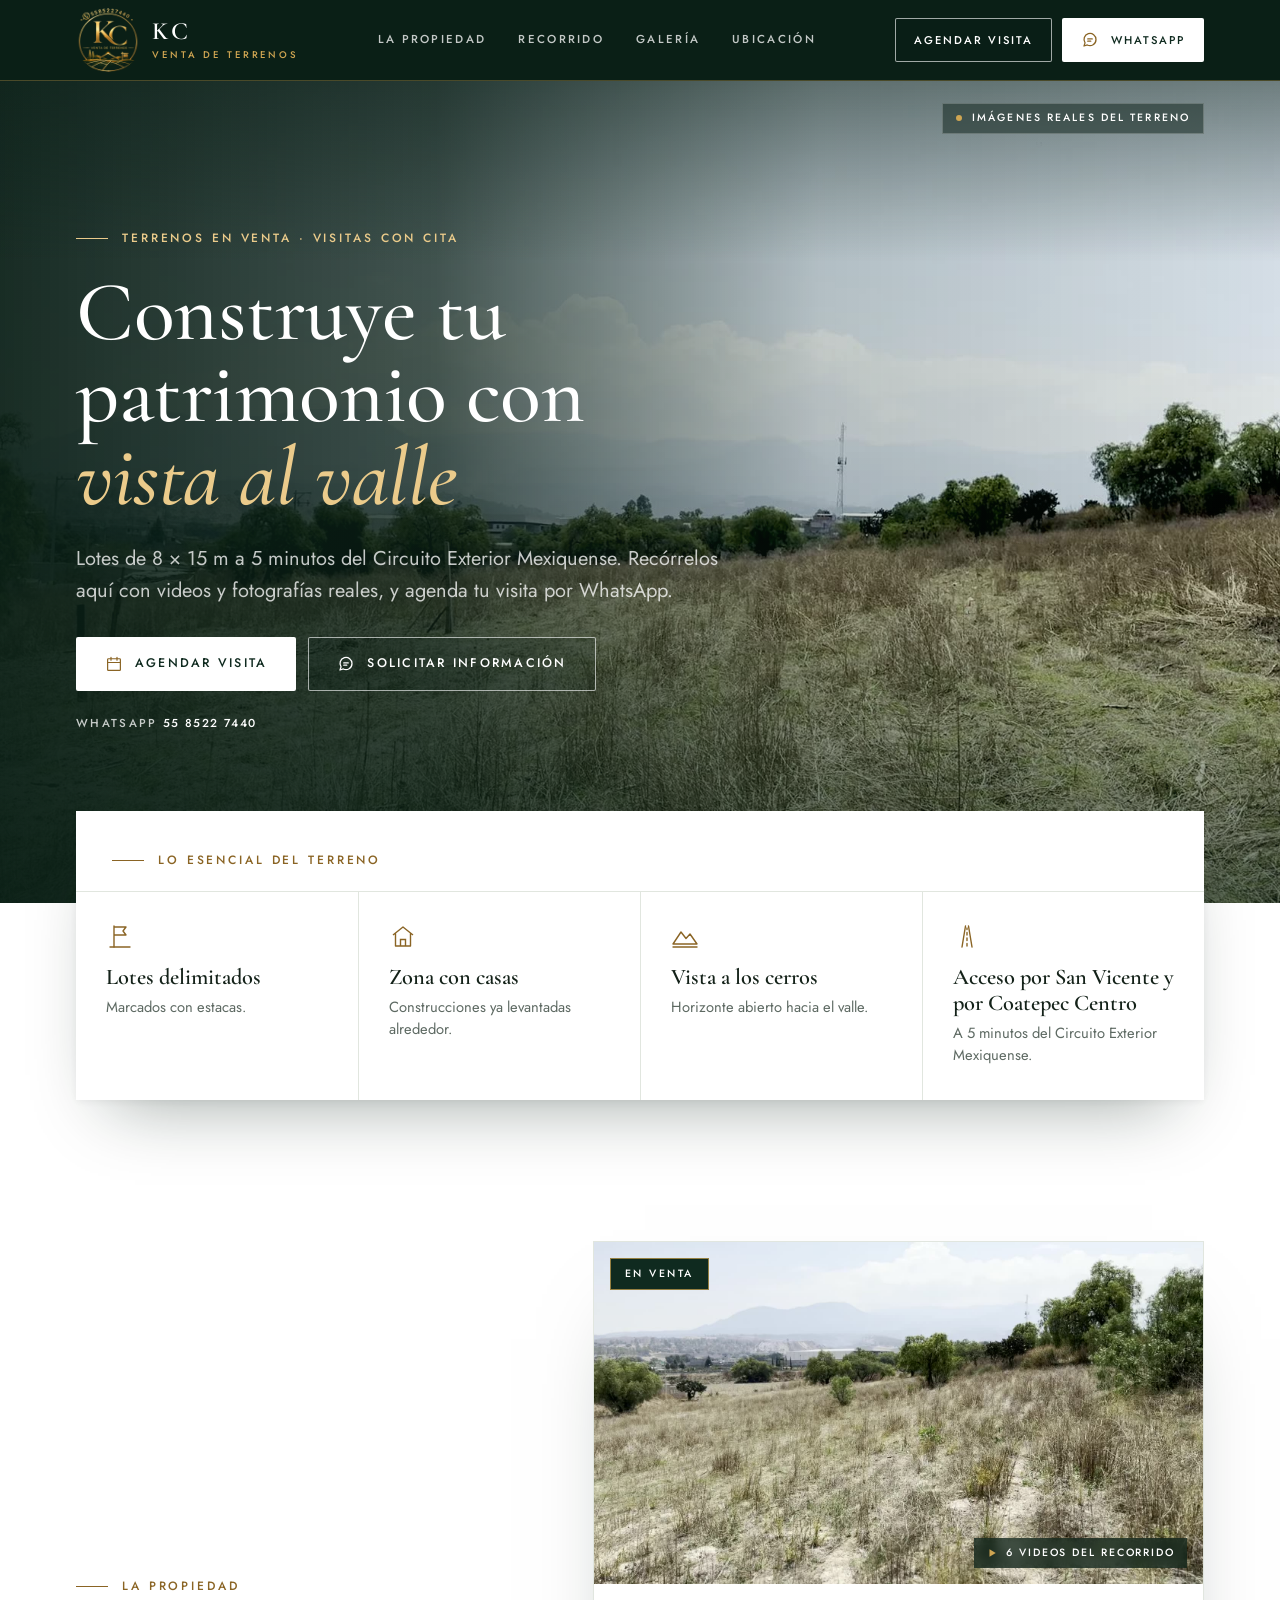
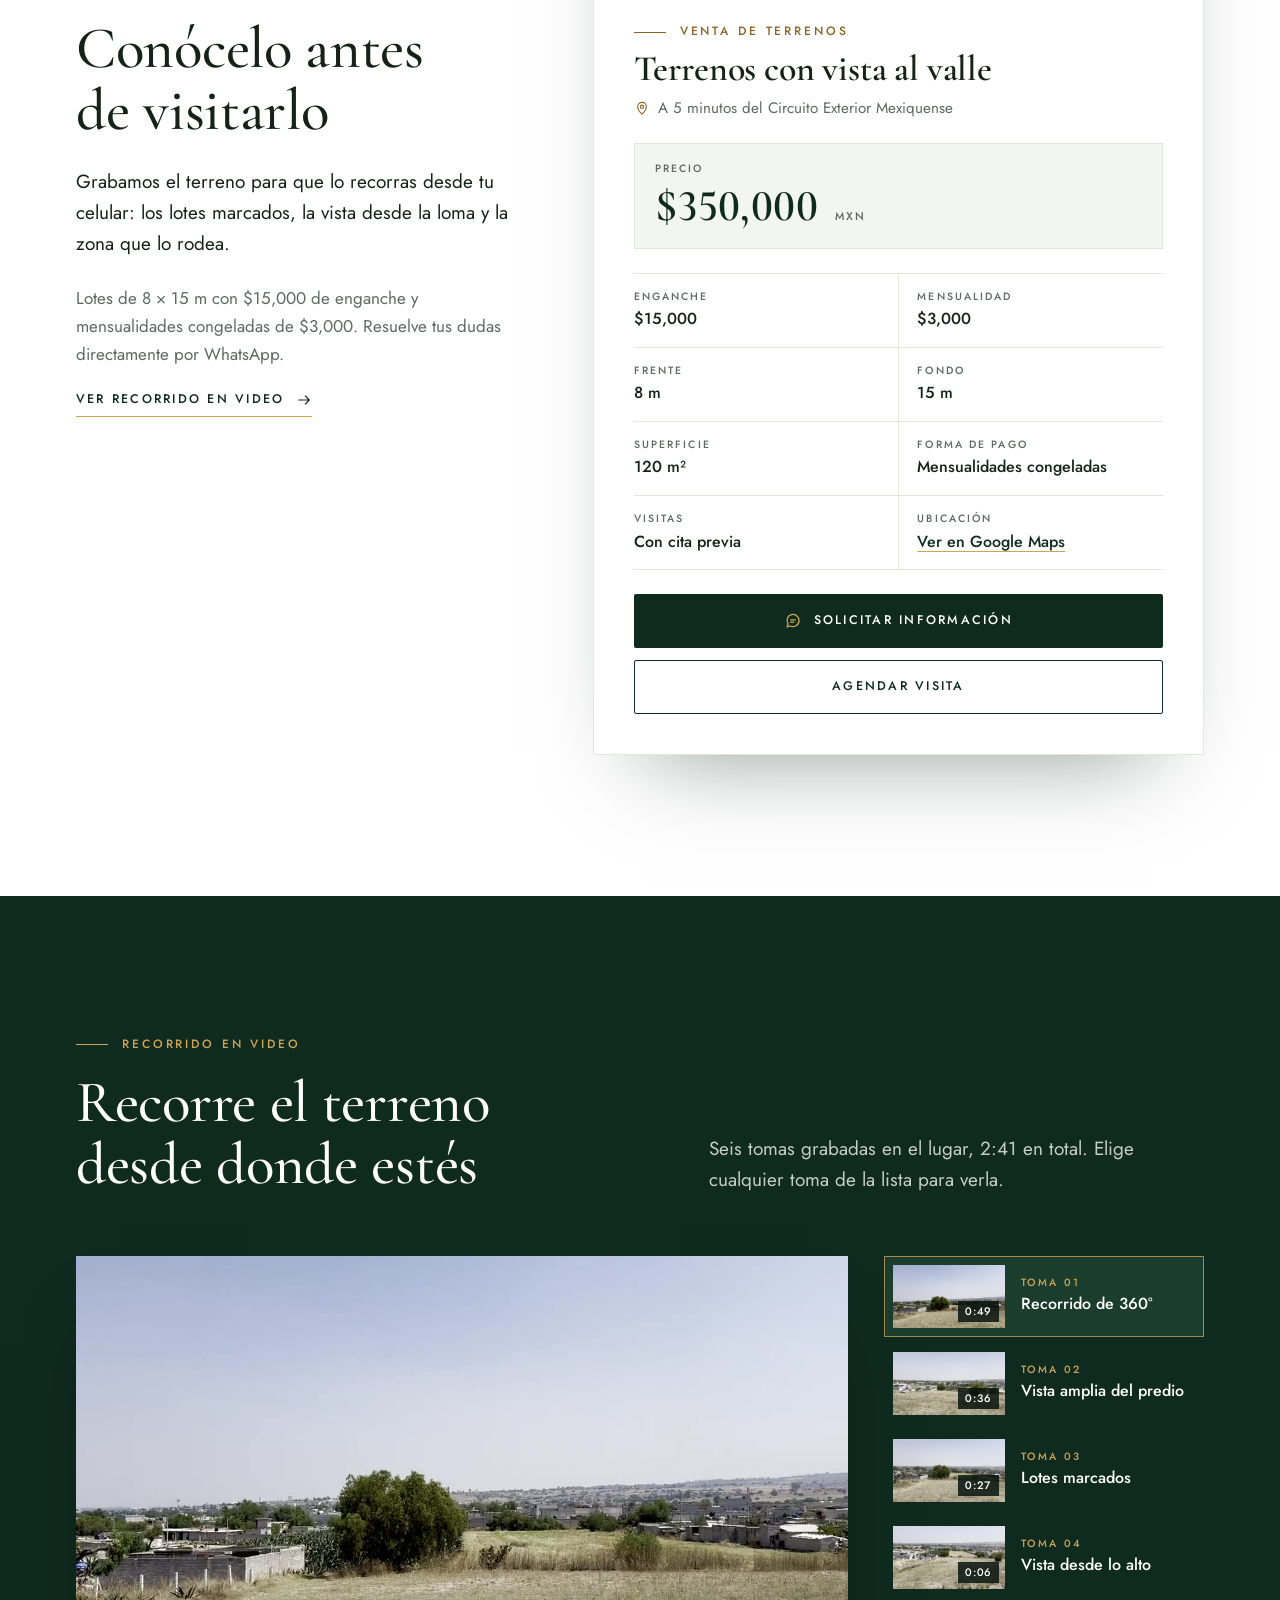
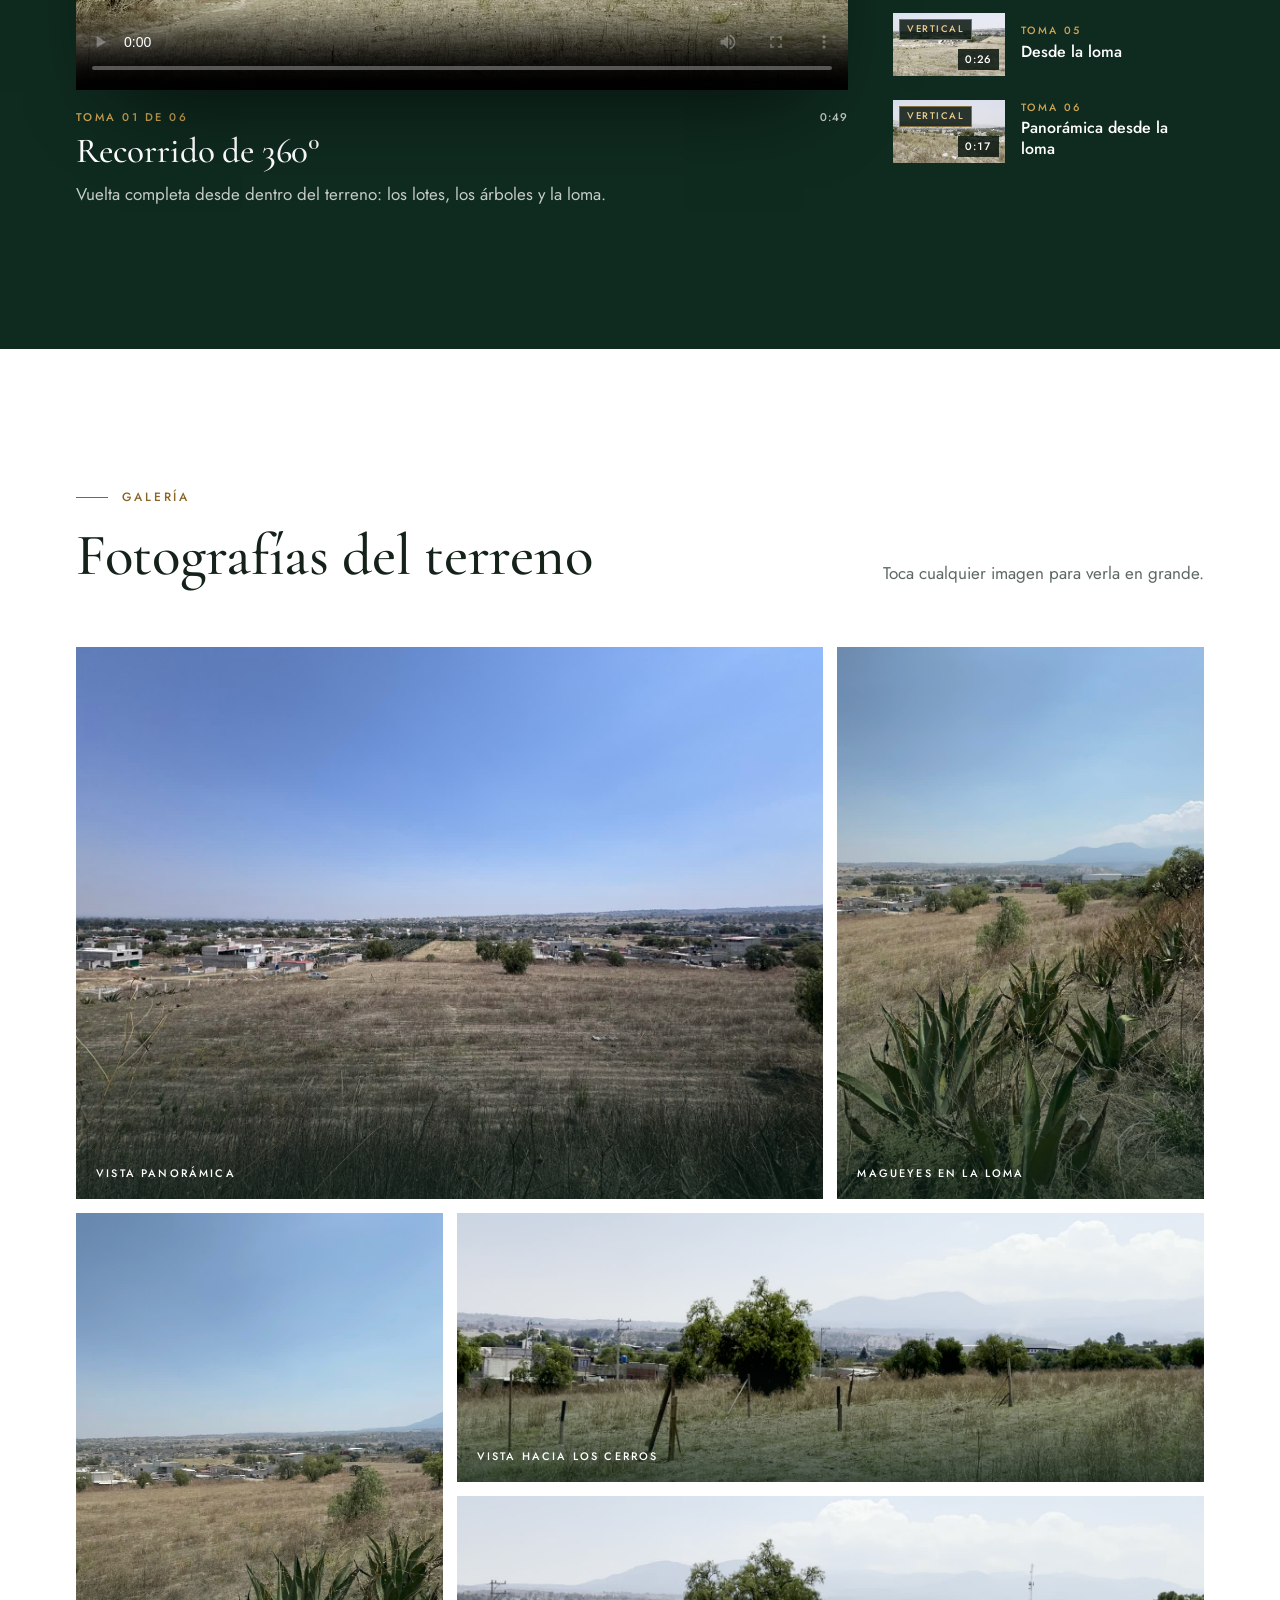
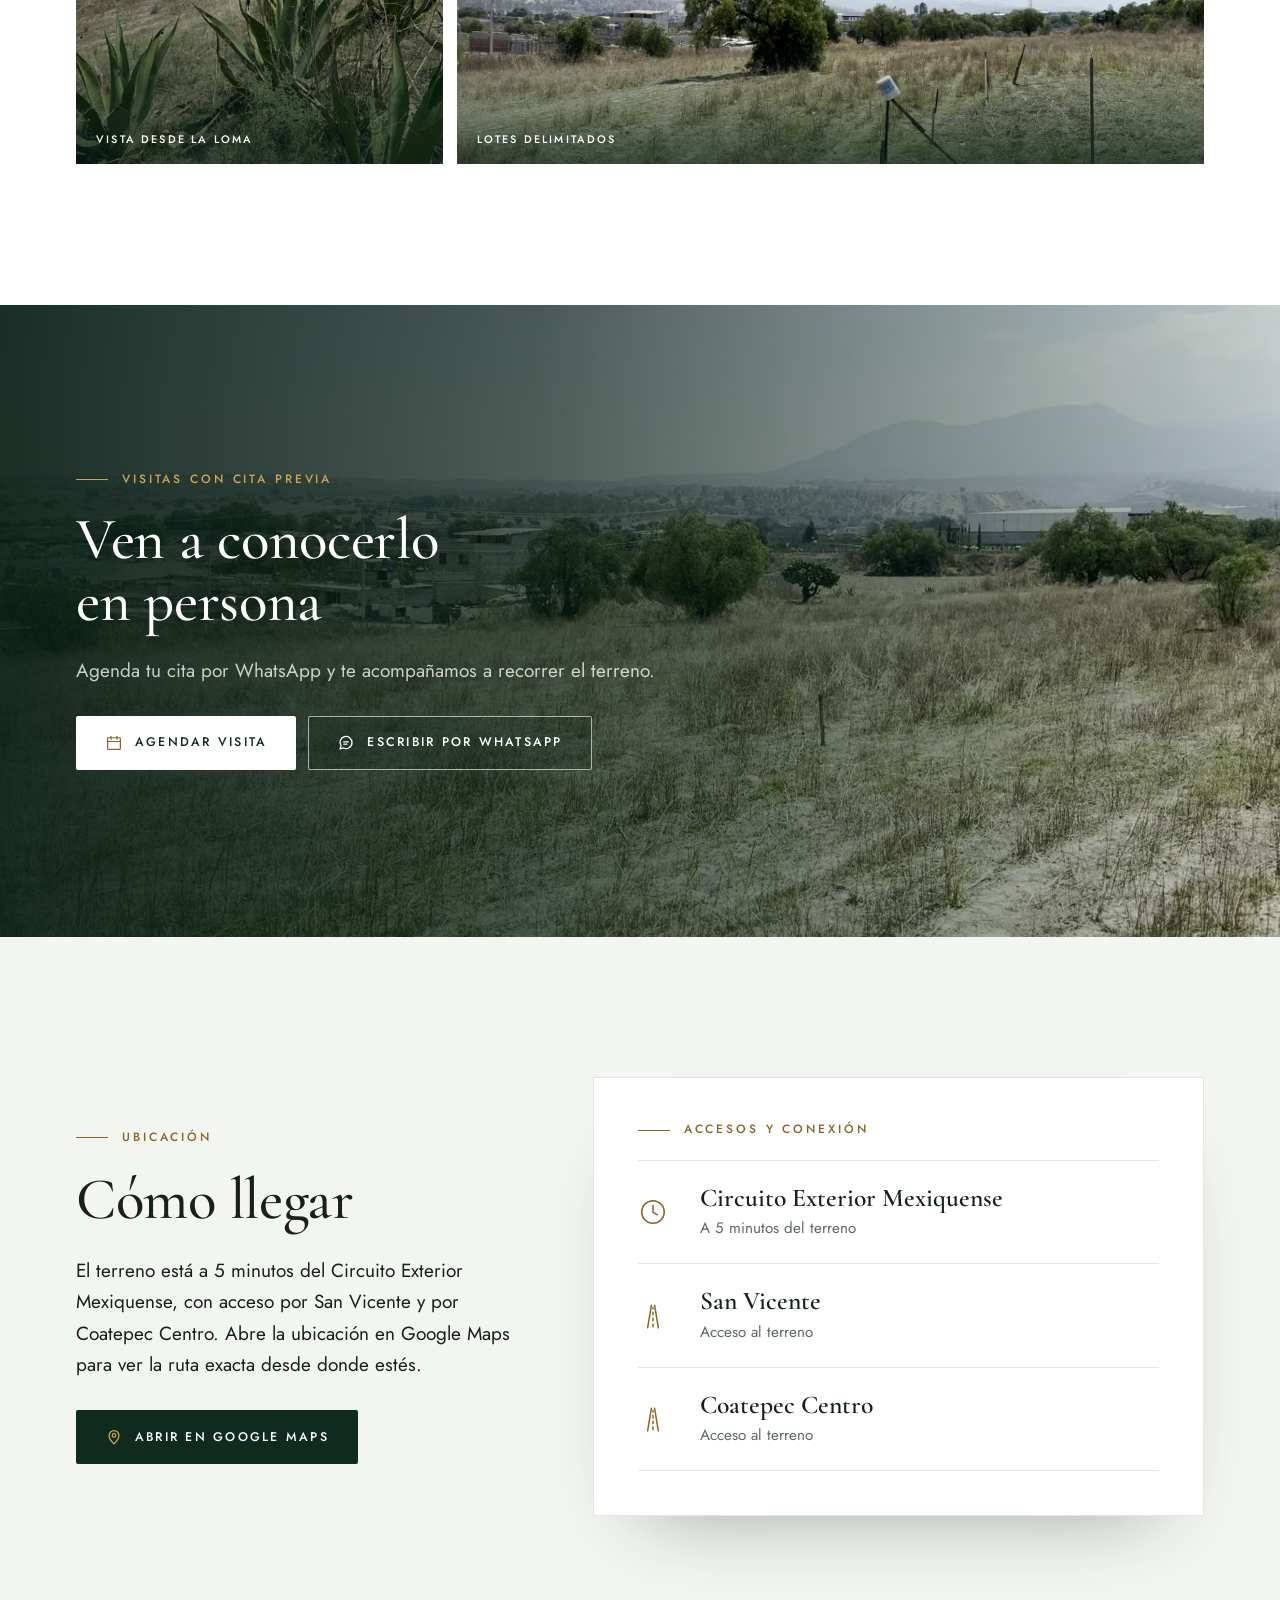
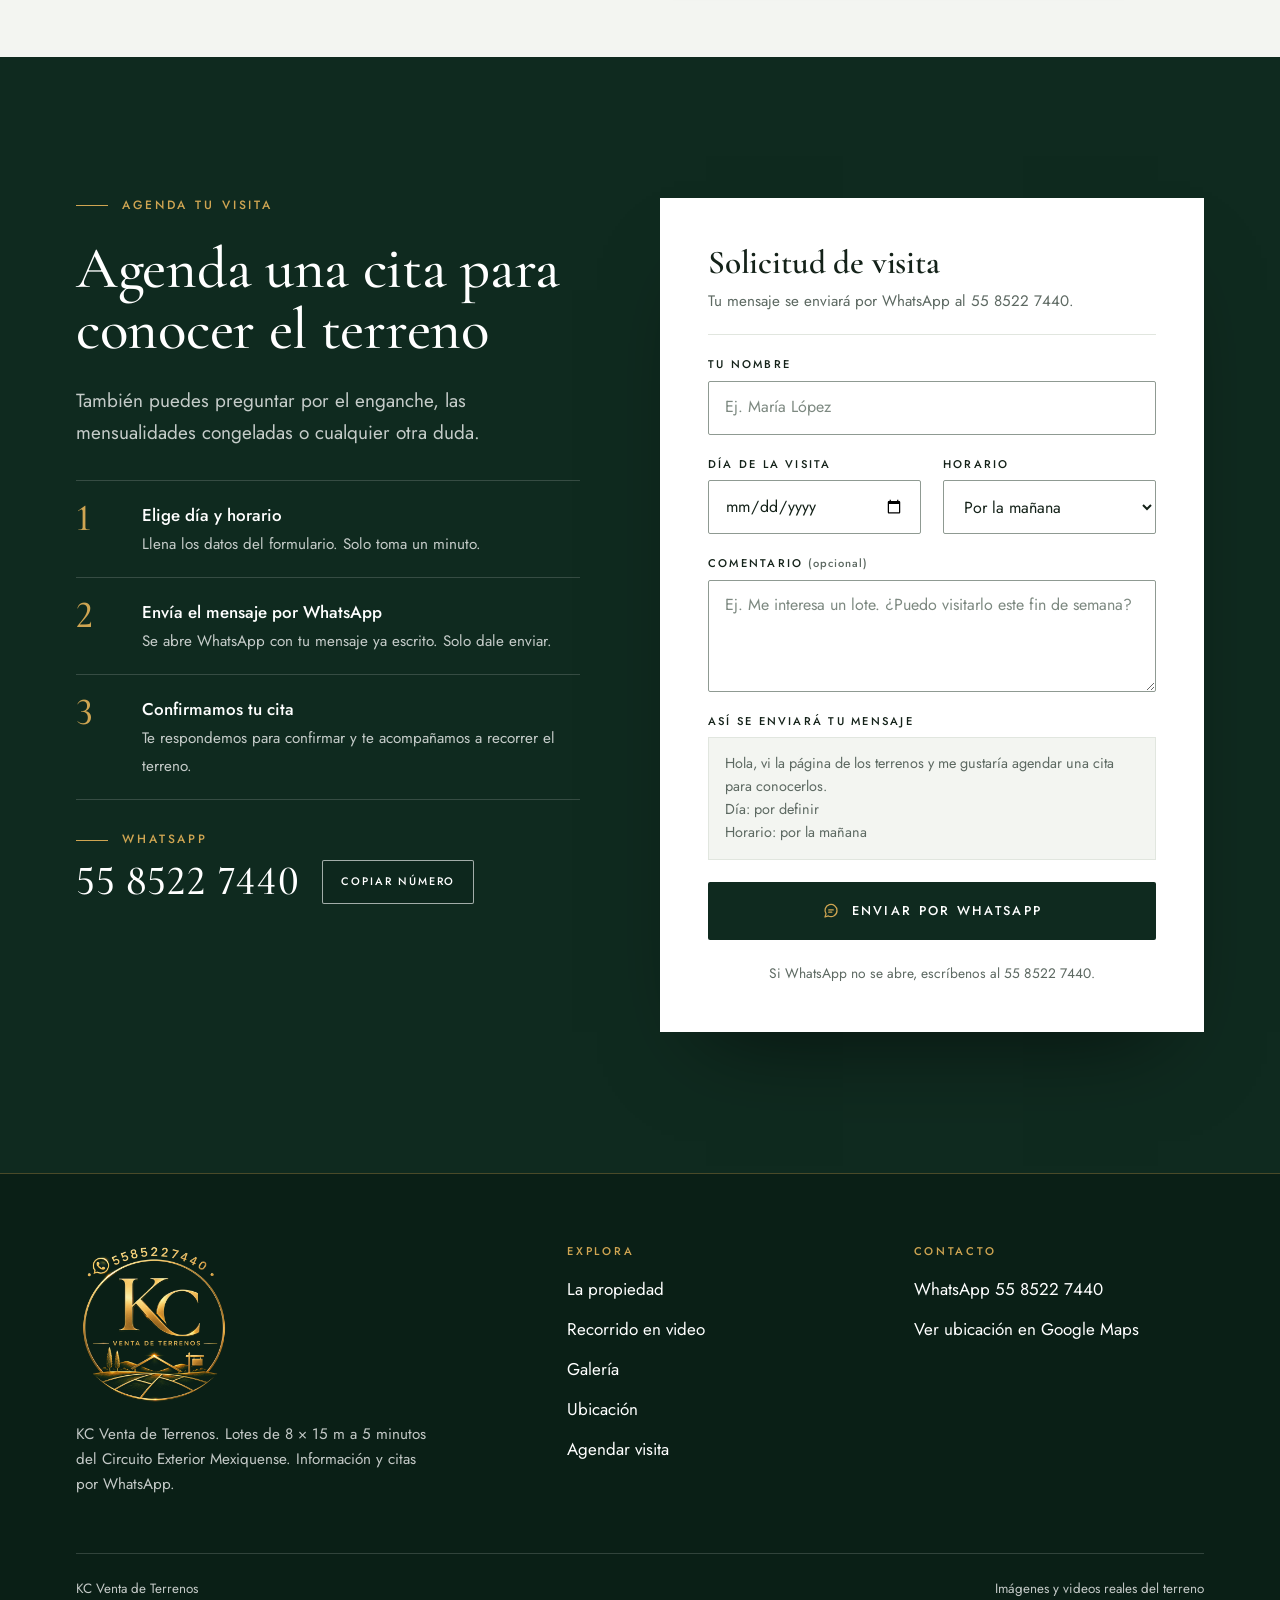
==== index.html @ 268d15f9 "Sitio KC Venta de Terrenos: página con recorrido en video, galería, precios y citas por WhatsApp Co-" ====
<!doctype html>
<html lang="es">
<head>
<meta charset="utf-8">
<meta name="viewport" content="width=device-width, initial-scale=1, viewport-fit=cover">
<link rel="icon" type="image/png" href="media/logo-kc.png">
<meta property="og:title" content="KC Venta de Terrenos">
<meta property="og:description" content="Lotes de 8 × 15 m a 5 minutos del Circuito Exterior Mexiquense. Precio $350,000 con $15,000 de enganche y mensualidades congeladas de $3,000.">
<meta property="og:type" content="website">
<style>:root{color-scheme:light;padding-top:env(safe-area-inset-top,0px);padding-bottom:env(safe-area-inset-bottom,0px)}body{margin:0}img{max-width:100%}[hidden]{display:none!important}</style>
<title>KC Venta de Terrenos</title>
<meta name="description" content="KC Venta de Terrenos: lotes de 8 × 15 m a 5 minutos del Circuito Exterior Mexiquense. Recorre el terreno en video y agenda tu visita por WhatsApp.">
<link rel="preconnect" href="https://fonts.googleapis.com">
<link rel="preconnect" href="https://fonts.gstatic.com" crossorigin>
<link rel="stylesheet" href="https://fonts.googleapis.com/css2?family=Cormorant+Garamond:ital,wght@0,500;0,600;1,500;1,600&family=Jost:wght@400;500;600&display=swap">
<style>
/* Layout: forest bar → full-bleed cinematic hero, serif headline lower-left → white ledger card overlapping the hero edge → property copy beside a listing card → forest video tour → editorial photo grid → full-bleed photo call to action → location beside the access-road image → forest booking band with a white form card → deep-forest footer.
   One deliberate light theme with dark forest bands (brand colors: forest green, white, discreet gold). */
:root{
  --forest:#0F2A1F;
  --forest-deep:#0A1F16;
  --forest-soft:#1A3D2E;
  --white:#FFFFFF;
  --mist:#F3F5F1;
  --ink:#142219;
  --muted:#5D6962;
  --line:#E1E6DF;
  --field:#8F9A92;
  --gold:#CFA552;
  --gold-soft:#EBCB8B;
  --gold-ink:#8A6424;
  --on-dark:#FFFFFF;
  --on-dark-muted:rgba(255,255,255,.76);
  --line-dark:rgba(255,255,255,.16);
  --gold-line:rgba(207,165,82,.32);
  --screen:#06140D;
  --serif:"Cormorant Garamond","Cormorant",Garamond,"Times New Roman",serif;
  --sans:"Jost","Futura","Century Gothic","Avenir Next","Segoe UI",system-ui,sans-serif;
  --focus:var(--gold-ink);
  --header-h:64px;
}
@media (min-width:1080px){:root{--header-h:80px}}

*,*::before,*::after{box-sizing:border-box}
html{scroll-padding-top:calc(var(--header-h) + 12px)}
body{background:var(--white);color:var(--ink);font-family:var(--sans);font-size:1.0625rem;line-height:1.65;-webkit-font-smoothing:antialiased;text-rendering:optimizeLegibility}
img,video{display:block;max-width:100%}
h1,h2,h3,h4{margin:0;font-family:var(--serif);font-weight:500;line-height:1.05;letter-spacing:-.005em;text-wrap:balance}
p{margin:0}
a{color:inherit}
:focus-visible{outline:2px solid var(--focus);outline-offset:3px}
.on-dark{--focus:var(--gold)}

.wrap{width:100%;max-width:1240px;margin-inline:auto;padding-left:max(20px,env(safe-area-inset-left,0px));padding-right:max(20px,env(safe-area-inset-right,0px))}
@media (min-width:768px){.wrap{padding-left:max(40px,env(safe-area-inset-left,0px));padding-right:max(40px,env(safe-area-inset-right,0px))}}
@media (min-width:1200px){.wrap{padding-left:max(56px,env(safe-area-inset-left,0px));padding-right:max(56px,env(safe-area-inset-right,0px))}}

.section{padding-block:clamp(84px,11vw,144px)}

/* type */
.eyebrow{display:inline-flex;align-items:center;gap:14px;font:500 .75rem/1.3 var(--sans);letter-spacing:.24em;text-transform:uppercase;color:var(--gold-ink)}
.eyebrow::before{content:"";width:32px;height:1px;background:currentColor;flex:none}
.on-dark .eyebrow{color:var(--gold)}
.h2{font-size:clamp(2.3rem,4.6vw,3.75rem)}
.lead{font-size:clamp(1.0625rem,1.5vw,1.1875rem);line-height:1.65}
.muted{color:var(--muted)}
.on-dark .muted{color:var(--on-dark-muted)}

/* buttons */
.btn{display:inline-flex;align-items:center;justify-content:center;gap:12px;min-height:54px;padding:0 28px;border:1px solid transparent;border-radius:2px;font:500 .78rem/1.25 var(--sans);letter-spacing:.18em;text-transform:uppercase;text-decoration:none;text-align:center;cursor:pointer;transition:background-color .25s,color .25s,border-color .25s}
.btn svg{width:18px;height:18px;flex:none}
@media (max-width:400px){.btn{gap:10px;padding:0 18px;letter-spacing:.14em}}
@media (max-width:340px){.btn{padding:0 12px;letter-spacing:.1em}}
.btn-light{background:var(--white);color:var(--forest)}
.btn-light svg{color:var(--gold-ink)}
.btn-light:hover{background:var(--gold-soft)}
.btn-ghost-light{background:rgba(10,31,22,.18);border-color:rgba(255,255,255,.62);color:var(--white)}
.btn-ghost-light:hover{background:rgba(255,255,255,.1);border-color:var(--white)}
.btn-forest{background:var(--forest);color:var(--white)}
.btn-forest svg{color:var(--gold)}
.btn-forest:hover{background:var(--forest-soft)}
.btn-line{background:transparent;border-color:var(--forest);color:var(--forest)}
.btn-line:hover{background:var(--forest);color:var(--white)}
.link-arrow{display:inline-flex;align-items:center;gap:12px;justify-self:start;padding:0 0 8px;border:0;border-bottom:1px solid var(--gold);background:none;font:500 .78rem/1.2 var(--sans);letter-spacing:.18em;text-transform:uppercase;color:var(--forest);text-decoration:none;cursor:pointer}
.link-arrow svg{width:16px;height:16px;transition:transform .25s}
.link-arrow:hover svg{transform:translateX(4px)}

/* header */
.bar{position:sticky;top:env(safe-area-inset-top,0px);z-index:40;background:var(--forest-deep);color:var(--on-dark);border-bottom:1px solid var(--gold-line)}
.bar-in{display:flex;align-items:center;justify-content:space-between;gap:16px;height:var(--header-h)}
.brand{display:inline-flex;align-items:center;gap:12px;min-width:0;color:var(--on-dark);text-decoration:none}
.brand img{width:52px;height:52px;flex:none;object-fit:contain}
@media (min-width:1080px){.bar .brand img{width:64px;height:64px}}
.brand-name{display:grid;gap:7px;line-height:1}
.brand-name b{font:600 1.55rem/1 var(--serif);letter-spacing:.16em;text-transform:uppercase}
.brand-name small{font:500 .6rem/1 var(--sans);letter-spacing:.3em;text-transform:uppercase;color:var(--gold);white-space:nowrap}
@media (max-width:419px){.bar .brand-name{display:none}}
.nav{display:none;align-items:center;gap:32px}
.nav a{padding-block:8px;border-bottom:1px solid transparent;font:500 .72rem/1 var(--sans);letter-spacing:.2em;text-transform:uppercase;color:var(--on-dark-muted);text-decoration:none;transition:color .2s,border-color .2s}
.nav a:hover{color:var(--white);border-bottom-color:var(--gold)}
.bar-actions{display:flex;align-items:center;gap:10px}
.bar .btn{min-height:44px;padding:0 18px;font-size:.7rem}
.bar .btn-book{display:none}
.menu-btn{display:inline-grid;place-items:center;width:44px;height:44px;padding:0;border:1px solid var(--line-dark);border-radius:2px;background:transparent;color:var(--white);cursor:pointer}
.menu-btn svg{width:20px;height:20px}
@media (min-width:1080px){.nav{display:flex}.bar .btn-book{display:inline-flex}.menu-btn{display:none}}
@media (max-width:479px){.bar .btn-wa{width:44px;padding:0}.bar .btn-wa span{display:none}}
.mnav{position:absolute;left:0;right:0;top:100%;background:var(--forest-deep);border-bottom:1px solid var(--gold-line);box-shadow:0 30px 40px -20px rgba(0,0,0,.5)}
.mnav .wrap{padding-block:6px 24px}
.mnav a.mlink{display:flex;align-items:center;justify-content:space-between;padding:18px 0;border-bottom:1px solid var(--line-dark);font:500 .8rem/1 var(--sans);letter-spacing:.2em;text-transform:uppercase;color:var(--white);text-decoration:none}
.mnav a.mlink svg{width:16px;height:16px;color:var(--gold)}
.mnav .btn{width:100%;margin-top:22px}

/* hero */
.hero{position:relative;isolation:isolate;display:flex;align-items:flex-end;min-height:620px;min-height:clamp(580px,calc(100svh - var(--header-h)),900px);overflow:hidden;background:var(--forest);color:var(--on-dark)}
.hero-media{position:absolute;inset:0;z-index:-2}
.hero-media img,.hero-media video{position:absolute;inset:0;width:100%;height:100%;object-fit:cover}
.hero-media video{opacity:0;transition:opacity 1.2s ease}
.hero-media video.is-playing{opacity:1}
.hero::before{content:"";position:absolute;inset:0;z-index:-1;background:
  linear-gradient(180deg,rgba(10,31,22,.5) 0%,rgba(10,31,22,0) 20%),
  linear-gradient(0deg,rgba(10,31,22,.96) 0%,rgba(10,31,22,.88) 46%,rgba(10,31,22,.7) 68%,rgba(10,31,22,.42) 86%,rgba(10,31,22,.3) 100%)}
@media (min-width:900px){.hero::before{background:
  linear-gradient(180deg,rgba(10,31,22,.5) 0%,rgba(10,31,22,0) 22%),
  linear-gradient(90deg,rgba(10,31,22,.93) 0%,rgba(10,31,22,.74) 34%,rgba(10,31,22,.22) 64%,rgba(10,31,22,.06) 100%),
  linear-gradient(0deg,rgba(10,31,22,.6) 0%,rgba(10,31,22,0) 36%)}}
.hero-tag-row{position:absolute;top:22px;left:0;right:0;display:flex;justify-content:flex-end;pointer-events:none}
.hero-tag{display:inline-flex;align-items:center;gap:10px;padding:9px 13px;border:1px solid rgba(255,255,255,.22);background:rgba(10,31,22,.5);-webkit-backdrop-filter:blur(6px);backdrop-filter:blur(6px);font:500 .66rem/1 var(--sans);letter-spacing:.2em;text-transform:uppercase;color:var(--white)}
.hero-tag i{width:6px;height:6px;border-radius:50%;background:var(--gold)}
.hero-in{position:relative;padding-block:120px 96px}
@media (min-width:900px){.hero-in{padding-block:150px 172px}}
.hero-copy{display:grid;gap:24px;max-width:660px}
.hero .eyebrow{color:var(--gold-soft)}
@media (max-width:559px){.hero .eb-extra{display:none}}
.hero h1{font-size:clamp(2.85rem,6.6vw,5.6rem);line-height:.98;color:var(--white)}
.hero h1 em{font-style:italic;color:var(--gold-soft)}
.hero-sub{max-width:33em;font-size:clamp(1.0625rem,1.6vw,1.25rem);line-height:1.6;color:var(--on-dark-muted)}
.hero-actions{display:flex;flex-wrap:wrap;gap:12px;margin-top:6px}
@media (max-width:559px){.hero-actions .btn{width:100%}}
.hero-contact{font:500 .72rem/1.4 var(--sans);letter-spacing:.2em;text-transform:uppercase;color:var(--on-dark-muted)}
.hero-contact b{font-weight:500;color:var(--white);letter-spacing:.14em}

/* ledger */
.ledger{position:relative;z-index:2;margin-top:-56px}
@media (min-width:900px){.ledger{margin-top:-92px}}
.ledger-card{background:var(--white);box-shadow:0 34px 70px -34px rgba(10,31,22,.42),0 2px 8px rgba(10,31,22,.06)}
.ledger-head{padding:24px 20px 18px}
.ledger-list{list-style:none;margin:0;padding:0;display:grid;grid-template-columns:1fr 1fr}
.ledger-list li{display:grid;gap:6px;align-content:start;min-width:0;padding:22px 20px 26px;border-top:1px solid var(--line)}
.ledger-list li:nth-child(even){border-left:1px solid var(--line)}
.ledger-list svg{width:28px;height:28px;margin-bottom:8px;color:var(--gold-ink)}
.ledger-list b{font:600 1.3rem/1.15 var(--serif);color:var(--ink)}
.ledger-list span{font-size:.92rem;line-height:1.5;color:var(--muted)}
@media (max-width:599px){
  .ledger-list{grid-template-columns:1fr}
  .ledger-list li{grid-template-columns:40px minmax(0,1fr);column-gap:16px;row-gap:4px;padding:20px 20px 22px}
  .ledger-list li:nth-child(even){border-left:0}
  .ledger-list svg{grid-row:1 / span 2;margin:2px 0 0}
}
@media (min-width:900px){
  .ledger-head{padding:30px 36px 22px}
  .ledger-list{grid-template-columns:repeat(4,minmax(0,1fr))}
  .ledger-list li{padding:30px 30px 34px}
  .ledger-list li + li{border-left:1px solid var(--line)}
  .ledger-list b{font-size:1.4rem}
}

/* property */
.prop{display:grid;gap:52px}
@media (min-width:1024px){.prop{grid-template-columns:minmax(0,5fr) minmax(0,7fr);gap:80px;align-items:center}}
.prop-copy{display:grid;gap:24px;max-width:520px;min-width:0}
.listing{min-width:0;background:var(--white);border:1px solid var(--line);box-shadow:0 46px 90px -52px rgba(10,31,22,.5)}
.listing-media{position:relative;aspect-ratio:16/9;overflow:hidden;background:var(--forest)}
.listing-media img{position:absolute;inset:0;width:100%;height:100%;object-fit:cover}
.badge{position:absolute;top:16px;left:16px;padding:10px 14px;border:1px solid rgba(207,165,82,.7);background:var(--forest);font:500 .66rem/1 var(--sans);letter-spacing:.24em;text-transform:uppercase;color:var(--white)}
.media-chip{position:absolute;right:16px;bottom:16px;display:inline-flex;align-items:center;gap:8px;padding:9px 12px;background:rgba(10,31,22,.74);-webkit-backdrop-filter:blur(4px);backdrop-filter:blur(4px);font:500 .66rem/1 var(--sans);letter-spacing:.18em;text-transform:uppercase;color:var(--white)}
.media-chip svg{width:12px;height:12px;color:var(--gold)}
.listing-body{display:grid;gap:24px;padding:clamp(20px,3.6vw,40px)}
.listing-title{display:grid;gap:10px}
.listing-title h3{font-size:clamp(1.85rem,2.8vw,2.4rem);font-weight:600}
.listing-loc{display:flex;align-items:center;gap:8px;font-size:.95rem;line-height:1.4;color:var(--muted)}
.listing-loc svg{width:16px;height:16px;flex:none;color:var(--gold-ink)}
.price{display:grid;gap:8px;padding:18px 20px 20px;border:1px solid var(--line);background:var(--mist)}
.price-label{font:500 .66rem/1.3 var(--sans);letter-spacing:.2em;text-transform:uppercase;color:var(--muted)}
.price-value{font:600 clamp(2.2rem,3.6vw,2.75rem)/1 var(--serif);font-variant-numeric:lining-nums;letter-spacing:.01em;color:var(--forest)}
.price-value small{margin-left:6px;font:500 .7rem/1 var(--sans);letter-spacing:.2em;color:var(--muted)}
.spec{display:grid;grid-template-columns:1fr 1fr;margin:0;border-top:1px solid var(--line)}
.spec div{display:grid;gap:5px;align-content:start;min-width:0;padding:16px 0;border-bottom:1px solid var(--line)}
.spec div:nth-child(odd){padding-right:16px}
.spec div:nth-child(even){padding-left:18px;border-left:1px solid var(--line)}
.spec dt{font:500 .66rem/1.3 var(--sans);letter-spacing:.2em;text-transform:uppercase;color:var(--muted)}
.spec dd{margin:0;font:500 1rem/1.4 var(--sans);color:var(--ink)}
.spec dd a{color:var(--forest);text-decoration:underline;text-decoration-color:var(--gold);text-decoration-thickness:1px;text-underline-offset:4px}
.listing-actions{display:grid;gap:12px}
.listing-actions .btn{width:100%}

/* video tour */
.dark{background:var(--forest);color:var(--on-dark);color-scheme:dark}
.sec-head{display:grid;gap:20px;margin-bottom:clamp(40px,5vw,60px)}
.sec-head .h2{max-width:14em}
@media (min-width:1024px){.sec-head.split{grid-template-columns:minmax(0,1.15fr) minmax(0,1fr);gap:64px;align-items:end}.sec-head.split > p{justify-self:end;max-width:30em}}
.sec-head-title{display:grid;gap:20px}
.tour{display:grid;grid-template-columns:minmax(0,1fr);gap:28px}
@media (min-width:1200px){.tour{grid-template-columns:minmax(0,1fr) 320px;gap:36px;align-items:start}}
.player,.tour-list{min-width:0}
.screen{position:relative;aspect-ratio:16/9;max-width:100%;overflow:hidden;background:var(--screen);box-shadow:0 44px 80px -44px rgba(0,0,0,.7)}
.screen video{width:100%;height:100%;object-fit:contain;background:var(--screen)}
.now{display:grid;gap:10px;margin-top:22px}
.now-top{display:flex;align-items:center;justify-content:space-between;gap:12px;font:500 .7rem/1 var(--sans);letter-spacing:.22em;text-transform:uppercase;color:var(--gold)}
.now-top span:last-child{color:var(--on-dark-muted);letter-spacing:.1em;font-variant-numeric:tabular-nums}
.now h3{font-size:clamp(1.7rem,2.8vw,2.2rem);color:var(--white)}
.now p{max-width:44em;color:var(--on-dark-muted)}
.playlist{position:relative;list-style:none;margin:0;padding:0 0 12px;display:flex;gap:14px;overflow-x:auto;scroll-snap-type:x mandatory;-webkit-overflow-scrolling:touch;min-width:0}
.playlist li{flex:0 0 clamp(220px,64vw,272px);scroll-snap-align:start}
.clip{display:grid;align-content:start;gap:14px;width:100%;height:100%;padding:10px 10px 16px;border:1px solid var(--line-dark);border-radius:0;background:transparent;color:var(--white);font:inherit;text-align:left;cursor:pointer;transition:background-color .2s,border-color .2s}
.clip:hover{background:var(--forest-soft)}
.clip[aria-current="true"]{background:var(--forest-soft);border-color:rgba(207,165,82,.75)}
.thumb{position:relative;aspect-ratio:16/9;overflow:hidden;background:var(--screen)}
.thumb img{position:absolute;inset:0;width:100%;height:100%;object-fit:cover}
.thumb .dur{position:absolute;right:6px;bottom:6px;padding:5px 7px;background:rgba(6,20,13,.84);font:500 .68rem/1 var(--sans);letter-spacing:.06em;color:var(--white);font-variant-numeric:tabular-nums}
.thumb .vert{position:absolute;left:6px;top:6px;padding:5px 7px;border:1px solid rgba(207,165,82,.55);background:rgba(6,20,13,.84);font:500 .6rem/1 var(--sans);letter-spacing:.16em;text-transform:uppercase;color:var(--gold-soft)}
.clip-text{display:grid;gap:5px;min-width:0;padding-inline:4px}
.clip-num{font:500 .66rem/1 var(--sans);letter-spacing:.22em;text-transform:uppercase;color:var(--gold)}
.clip-text b{font:500 1rem/1.3 var(--sans);color:var(--white)}
.clip-text .desc{font-size:.86rem;line-height:1.45;color:var(--on-dark-muted)}
.swipe-hint{margin-top:6px;font:500 .66rem/1 var(--sans);letter-spacing:.2em;text-transform:uppercase;color:var(--on-dark-muted)}
@media (min-width:1200px){
  .playlist{flex-direction:column;gap:6px;overflow:visible;scroll-snap-type:none;padding:0}
  .playlist li{flex:none}
  .clip{grid-template-columns:112px minmax(0,1fr);align-items:center;gap:16px;padding:8px;border-color:transparent}
  .clip:hover{border-color:var(--line-dark)}
  .clip[aria-current="true"]{border-color:rgba(207,165,82,.75)}
  .clip-text{padding-inline:0}
  .clip-text .desc{display:none}
  .swipe-hint{display:none}
}

/* gallery */
.gallery{display:grid;grid-template-columns:1fr 1fr;gap:10px}
.shot{position:relative;display:block;width:100%;padding:0;border:0;overflow:hidden;background:var(--mist);color:var(--white);cursor:zoom-in}
.shot img{position:absolute;inset:0;width:100%;height:100%;object-fit:cover;transition:transform .9s cubic-bezier(.2,.7,.2,1)}
.shot:hover img{transform:scale(1.04)}
.shot::after{content:"";position:absolute;left:0;right:0;bottom:0;height:46%;background:linear-gradient(0deg,rgba(10,31,22,.72),rgba(10,31,22,0));pointer-events:none}
.shot-cap{position:absolute;left:14px;right:14px;bottom:13px;z-index:1;font:500 .64rem/1.35 var(--sans);letter-spacing:.2em;text-transform:uppercase;text-align:left}
.g-a{grid-column:1 / -1;aspect-ratio:4/3}
.g-b,.g-e{aspect-ratio:3/4}
.g-c,.g-f{grid-column:1 / -1;aspect-ratio:16/9}
@media (min-width:768px){
  .gallery{grid-template-columns:repeat(12,minmax(0,1fr));grid-auto-rows:clamp(170px,21vw,290px);gap:14px}
  .g-a,.g-b,.g-c,.g-e,.g-f{aspect-ratio:auto}
  .g-a{grid-column:1 / 9;grid-row:1 / 3}
  .g-b{grid-column:9 / 13;grid-row:1 / 3}
  .g-e{grid-column:1 / 5;grid-row:3 / 5}
  .g-c{grid-column:5 / 13;grid-row:3 / 4}
  .g-f{grid-column:5 / 13;grid-row:4 / 5}
  .shot-cap{left:20px;bottom:18px;font-size:.68rem}
}

/* lightbox */
.lb{width:min(94vw,1400px);max-width:none;max-height:none;padding:0;border:0;background:transparent;color:var(--white);overflow:visible}
.lb::backdrop{background:rgba(6,20,13,.92)}
.lb figure{display:grid;gap:14px;margin:0}
.lb img{width:100%;max-height:80vh;object-fit:contain}
.lb figcaption{font:500 .7rem/1.4 var(--sans);letter-spacing:.2em;text-transform:uppercase;text-align:center;color:rgba(255,255,255,.82)}
.lb-close{position:fixed;top:calc(14px + env(safe-area-inset-top,0px));right:calc(14px + env(safe-area-inset-right,0px));display:grid;place-items:center;width:48px;height:48px;padding:0;border:1px solid rgba(255,255,255,.4);border-radius:2px;background:rgba(6,20,13,.6);color:var(--white);cursor:pointer}
.lb-close svg{width:20px;height:20px}

/* call to action band */
.band{position:relative;isolation:isolate;overflow:hidden;background:var(--forest);color:var(--on-dark)}
.band-media{position:absolute;inset:0;z-index:-2}
.band-media img{width:100%;height:100%;object-fit:cover;object-position:center 55%}
.band::before{content:"";position:absolute;inset:0;z-index:-1;background:linear-gradient(0deg,rgba(10,31,22,.92) 0%,rgba(10,31,22,.62) 100%)}
@media (min-width:900px){.band::before{background:linear-gradient(90deg,rgba(10,31,22,.92) 0%,rgba(10,31,22,.7) 42%,rgba(10,31,22,.2) 100%)}}
.band-in{padding-block:clamp(100px,13vw,170px)}
.band-copy{display:grid;gap:22px;max-width:600px}
.band-copy .h2{color:var(--white)}
.band-actions{display:flex;flex-wrap:wrap;gap:12px;margin-top:8px}
@media (max-width:559px){.band-actions .btn{width:100%}}

/* location */
.mist{background:var(--mist)}
.loc{display:grid;gap:48px}
@media (min-width:1024px){.loc{grid-template-columns:minmax(0,5fr) minmax(0,7fr);gap:80px;align-items:center}}
.loc-copy{display:grid;gap:24px;max-width:520px;min-width:0}
.loc-actions{display:flex;flex-wrap:wrap;align-items:center;gap:18px 28px;margin-top:6px}
.access{display:grid;gap:8px;min-width:0;padding:clamp(24px,3.6vw,44px);border:1px solid var(--line);background:var(--white);box-shadow:0 40px 80px -52px rgba(10,31,22,.45)}
.access-list{list-style:none;margin:14px 0 0;padding:0;border-top:1px solid var(--line)}
.access-list li{display:grid;grid-template-columns:44px minmax(0,1fr);gap:18px;align-items:center;padding:22px 0;border-bottom:1px solid var(--line)}
.access-list svg{width:30px;height:30px;color:var(--gold-ink)}
.access-list div{display:grid;gap:4px;min-width:0}
.access-list b{font:600 clamp(1.35rem,2.2vw,1.6rem)/1.15 var(--serif);color:var(--ink)}
.access-list span{font-size:.95rem;color:var(--muted)}

/* booking */
.book-band{background:var(--forest)}
.book{display:grid;gap:56px}
@media (min-width:1024px){.book{grid-template-columns:minmax(0,1fr) minmax(0,1.08fr);gap:80px;align-items:start}}
.book-copy{display:grid;gap:24px;min-width:0}
.book-copy .h2{color:var(--white)}
.steps{list-style:none;margin:8px 0 0;padding:0;counter-reset:step;border-top:1px solid var(--line-dark)}
.steps li{display:grid;grid-template-columns:52px minmax(0,1fr);gap:14px;padding:20px 0;border-bottom:1px solid var(--line-dark)}
.steps li::before{counter-increment:step;content:counter(step);font:500 2.4rem/.9 var(--serif);font-variant-numeric:lining-nums;color:var(--gold)}
.steps b{display:block;font-weight:500;font-size:1.0625rem;color:var(--white)}
.steps span{font-size:.95rem;color:var(--on-dark-muted)}
.contact{display:grid;gap:12px;margin-top:8px}
.contact-row{display:flex;flex-wrap:wrap;align-items:center;gap:14px 22px}
.contact output{font:500 clamp(2.1rem,3.6vw,2.6rem)/1 var(--serif);font-variant-numeric:lining-nums;letter-spacing:.02em;color:var(--white);-webkit-user-select:all;user-select:all}
.contact .btn{min-height:44px;padding:0 18px;font-size:.68rem}
.form-card{display:grid;gap:22px;min-width:0;padding:clamp(24px,4vw,48px);background:var(--white);color:var(--ink);color-scheme:light;--focus:var(--gold-ink);box-shadow:0 46px 90px -46px rgba(0,0,0,.6)}
.form-head{display:grid;gap:8px;padding-bottom:20px;border-bottom:1px solid var(--line)}
.form-head h3{font-size:clamp(1.8rem,2.6vw,2.1rem);font-weight:600}
.form-head p{font-size:.95rem;color:var(--muted)}
.field{display:grid;gap:9px;min-width:0}
.field label,.field .label{font:500 .7rem/1.3 var(--sans);letter-spacing:.2em;text-transform:uppercase;color:var(--ink)}
.field small{font-size:.7rem;letter-spacing:.08em;text-transform:none;color:var(--muted)}
.field input,.field select,.field textarea{width:100%;min-height:54px;padding:.8rem 1rem;border:1px solid var(--field);border-radius:2px;background:var(--white);color:var(--ink);font:400 1rem/1.4 var(--sans)}
.field textarea{min-height:112px;resize:vertical}
.field input::placeholder,.field textarea::placeholder{color:#7D8981}
.field input:focus,.field select:focus,.field textarea:focus{outline:none;border-color:var(--forest);box-shadow:0 0 0 3px rgba(15,42,31,.16)}
.two{display:grid;gap:22px}
@media (min-width:560px){.two{grid-template-columns:1fr 1fr}}
.preview{padding:14px 16px;border:1px solid var(--line);background:var(--mist);font:400 .9rem/1.6 var(--sans);color:var(--muted);white-space:pre-wrap;overflow-wrap:anywhere}
.form-card .btn{width:100%;min-height:58px;font-size:.8rem}
.fine{font-size:.86rem;text-align:center;color:var(--muted)}

/* footer */
.foot{padding-block:72px 40px;border-top:1px solid var(--gold-line);background:var(--forest-deep);color:var(--on-dark-muted);color-scheme:dark}
.foot-grid{display:grid;gap:44px}
@media (min-width:768px){.foot-grid{grid-template-columns:minmax(0,1.5fr) minmax(0,1fr) minmax(0,1fr);gap:56px}}
.foot-brand{display:grid;gap:20px;max-width:360px}
.foot-logo{justify-self:start;display:block}
.foot-logo img{width:156px;height:156px}
.foot-brand p{font-size:.95rem}
.foot h4{margin-bottom:18px;font:500 .7rem/1 var(--sans);letter-spacing:.24em;text-transform:uppercase;color:var(--gold)}
.foot ul{display:grid;gap:12px;margin:0;padding:0;list-style:none}
.foot ul a{color:var(--white);text-decoration:none;transition:color .2s}
.foot ul a:hover{color:var(--gold-soft)}
.foot-bottom{display:flex;flex-wrap:wrap;justify-content:space-between;gap:10px 24px;margin-top:56px;padding-top:24px;border-top:1px solid var(--line-dark);font-size:.84rem}
@media (max-width:719px){.foot{padding-bottom:116px}}

/* floating WhatsApp on phones */
.fab{position:fixed;z-index:45;right:calc(16px + env(safe-area-inset-right,0px));bottom:calc(16px + env(safe-area-inset-bottom,0px));display:inline-flex;align-items:center;gap:10px;min-height:54px;padding:0 22px;border:1px solid var(--gold);border-radius:999px;background:var(--forest);color:var(--white);text-decoration:none;font:500 .72rem/1 var(--sans);letter-spacing:.18em;text-transform:uppercase;box-shadow:0 16px 36px -10px rgba(0,0,0,.5)}
.fab svg{width:20px;height:20px;color:var(--gold)}
.fab{transition:opacity .3s ease,transform .3s ease}
.fab.is-hidden{opacity:0;transform:translateY(18px);pointer-events:none}
@media (min-width:720px){.fab{display:none}}

@media (prefers-reduced-motion:reduce){
  *,*::before,*::after{transition:none!important;animation:none!important}
  .shot:hover img{transform:none}
}
</style>
</head>
<body>

<svg width="0" height="0" style="position:absolute" aria-hidden="true">
  <symbol id="i-clock" viewBox="0 0 28 28"><circle cx="14" cy="14" r="10.5" fill="none" stroke="currentColor" stroke-width="1.4"/><path fill="none" stroke="currentColor" stroke-width="1.4" stroke-linecap="round" stroke-linejoin="round" d="M14 8v6.2l4 2.4"/></symbol>
  <symbol id="i-chat" viewBox="0 0 24 24"><path fill="none" stroke="currentColor" stroke-width="1.7" stroke-linecap="round" stroke-linejoin="round" d="M20 11.5a8 8 0 0 1-11.6 7.1L4 20l1.4-4.2A8 8 0 1 1 20 11.5Z"/><path fill="none" stroke="currentColor" stroke-width="1.7" stroke-linecap="round" d="M9 10.5h6M9 13.5h4"/></symbol>
  <symbol id="i-pin" viewBox="0 0 24 24"><path fill="none" stroke="currentColor" stroke-width="1.7" stroke-linejoin="round" d="M12 21s-6.5-5.6-6.5-11a6.5 6.5 0 0 1 13 0c0 5.4-6.5 11-6.5 11Z"/><circle cx="12" cy="10" r="2.4" fill="none" stroke="currentColor" stroke-width="1.7"/></symbol>
  <symbol id="i-arrow" viewBox="0 0 24 24"><path fill="none" stroke="currentColor" stroke-width="1.6" stroke-linecap="round" stroke-linejoin="round" d="M4 12h16M14 6l6 6-6 6"/></symbol>
  <symbol id="i-play" viewBox="0 0 24 24"><path fill="currentColor" d="M7 4.5v15l12.5-7.5z"/></symbol>
  <symbol id="i-calendar" viewBox="0 0 24 24"><rect x="3.5" y="5" width="17" height="15.5" rx="1" fill="none" stroke="currentColor" stroke-width="1.6"/><path fill="none" stroke="currentColor" stroke-width="1.6" stroke-linecap="round" d="M3.5 10h17M8 3v4M16 3v4"/></symbol>
  <symbol id="i-flag" viewBox="0 0 28 28"><path fill="none" stroke="currentColor" stroke-width="1.4" stroke-linecap="round" stroke-linejoin="round" d="M8 25V4M8 5h12l-3 4 3 4H8"/><path fill="none" stroke="currentColor" stroke-width="1.4" stroke-linecap="round" d="M4 25h20"/></symbol>
  <symbol id="i-house" viewBox="0 0 28 28"><path fill="none" stroke="currentColor" stroke-width="1.4" stroke-linejoin="round" d="M4 13 14 5l10 8M6.5 11.5V24h15V11.5"/><path fill="none" stroke="currentColor" stroke-width="1.4" d="M11.5 24v-6.5h5V24"/></symbol>
  <symbol id="i-hills" viewBox="0 0 28 28"><path fill="none" stroke="currentColor" stroke-width="1.4" stroke-linejoin="round" d="M2 22 10 10l5 6.5L19 12l7 10z"/><path fill="none" stroke="currentColor" stroke-width="1.4" stroke-linecap="round" d="M2 25h24"/></symbol>
  <symbol id="i-road" viewBox="0 0 28 28"><path fill="none" stroke="currentColor" stroke-width="1.4" stroke-linecap="round" d="M9 25 12.5 4M19 25 15.5 4"/><path fill="none" stroke="currentColor" stroke-width="1.4" stroke-linecap="round" stroke-dasharray="2.5 3" d="M14 24V6"/></symbol>
  <symbol id="i-menu" viewBox="0 0 24 24"><path fill="none" stroke="currentColor" stroke-width="1.6" stroke-linecap="round" d="M4 7h16M4 12h16M4 17h16"/></symbol>
  <symbol id="i-close" viewBox="0 0 24 24"><path fill="none" stroke="currentColor" stroke-width="1.6" stroke-linecap="round" d="M6 6l12 12M18 6 6 18"/></symbol>
</svg>

<header class="bar on-dark">
  <div class="wrap bar-in">
    <a class="brand" href="#inicio" aria-label="KC Venta de Terrenos, ir al inicio">
      <img src="media/logo-kc.png" alt="" width="64" height="64">
      <span class="brand-name" aria-hidden="true"><b>KC</b><small>Venta de terrenos</small></span>
    </a>
    <nav class="nav" aria-label="Secciones">
      <a href="#propiedad">La propiedad</a>
      <a href="#videos">Recorrido</a>
      <a href="#fotos">Galería</a>
      <a href="#ubicacion">Ubicación</a>
    </nav>
    <div class="bar-actions">
      <a class="btn btn-ghost-light btn-book" href="#cita">Agendar visita</a>
      <a class="btn btn-light btn-wa" data-wa="info" href="https://wa.me/525585227440" target="_blank" rel="noopener" aria-label="Escribir por WhatsApp"><svg aria-hidden="true"><use href="#i-chat"/></svg><span>WhatsApp</span></a>
      <button class="menu-btn" id="menuBtn" type="button" aria-expanded="false" aria-controls="mnav" aria-label="Abrir menú"><svg aria-hidden="true"><use href="#i-menu"/></svg></button>
    </div>
  </div>
  <div class="mnav" id="mnav" hidden>
    <div class="wrap">
      <a class="mlink" href="#propiedad">La propiedad<svg aria-hidden="true"><use href="#i-arrow"/></svg></a>
      <a class="mlink" href="#videos">Recorrido en video<svg aria-hidden="true"><use href="#i-arrow"/></svg></a>
      <a class="mlink" href="#fotos">Galería<svg aria-hidden="true"><use href="#i-arrow"/></svg></a>
      <a class="mlink" href="#ubicacion">Ubicación<svg aria-hidden="true"><use href="#i-arrow"/></svg></a>
      <a class="btn btn-light" href="#cita"><svg aria-hidden="true"><use href="#i-calendar"/></svg>Agendar visita</a>
    </div>
  </div>
</header>

<main>
  <section class="hero on-dark" id="inicio">
    <div class="hero-media">
      <picture>
        <source media="(max-width: 719px)" srcset="media/hero-m.jpg">
        <img src="media/hero-hd.jpg" alt="Vista del terreno: pastizal abierto con árboles y los cerros al fondo" fetchpriority="high">
      </picture>
      <video id="heroVideo" muted loop playsinline preload="none" aria-hidden="true" tabindex="-1"></video>
    </div>
    <div class="hero-tag-row wrap"><span class="hero-tag"><i></i>Imágenes reales del terreno</span></div>
    <div class="wrap hero-in">
      <div class="hero-copy">
        <span class="eyebrow"><span>Terrenos en venta<span class="eb-extra"> · Visitas con cita</span></span></span>
        <h1>Construye tu patrimonio con <em>vista al valle</em></h1>
        <p class="hero-sub">Lotes de 8 × 15 m a 5 minutos del Circuito Exterior Mexiquense. Recórrelos aquí con videos y fotografías reales, y agenda tu visita por WhatsApp.</p>
        <div class="hero-actions">
          <a class="btn btn-light" href="#cita"><svg aria-hidden="true"><use href="#i-calendar"/></svg>Agendar visita</a>
          <a class="btn btn-ghost-light" data-wa="info" href="https://wa.me/525585227440" target="_blank" rel="noopener"><svg aria-hidden="true"><use href="#i-chat"/></svg>Solicitar información</a>
        </div>
        <p class="hero-contact">WhatsApp <b>55&nbsp;8522&nbsp;7440</b></p>
      </div>
    </div>
  </section>

  <div class="ledger">
    <div class="wrap">
      <div class="ledger-card">
        <div class="ledger-head"><span class="eyebrow">Lo esencial del terreno</span></div>
        <ul class="ledger-list">
          <li><svg aria-hidden="true"><use href="#i-flag"/></svg><b>Lotes delimitados</b><span>Marcados con estacas.</span></li>
          <li><svg aria-hidden="true"><use href="#i-house"/></svg><b>Zona con casas</b><span>Construcciones ya levantadas alrededor.</span></li>
          <li><svg aria-hidden="true"><use href="#i-hills"/></svg><b>Vista a los cerros</b><span>Horizonte abierto hacia el valle.</span></li>
          <li><svg aria-hidden="true"><use href="#i-road"/></svg><b>Acceso por San Vicente y por Coatepec Centro</b><span>A 5 minutos del Circuito Exterior Mexiquense.</span></li>
        </ul>
      </div>
    </div>
  </div>

  <section class="section" id="propiedad">
    <div class="wrap prop">
      <div class="prop-copy">
        <span class="eyebrow">La propiedad</span>
        <h2 class="h2">Conócelo antes de visitarlo</h2>
        <p class="lead">Grabamos el terreno para que lo recorras desde tu celular: los lotes marcados, la vista desde la loma y la zona que lo rodea.</p>
        <p class="muted">Lotes de 8 × 15 m con $15,000 de enganche y mensualidades congeladas de $3,000. Resuelve tus dudas directamente por WhatsApp.</p>
        <a class="link-arrow" href="#videos">Ver recorrido en video<svg aria-hidden="true"><use href="#i-arrow"/></svg></a>
      </div>

      <article class="listing" aria-labelledby="listingTitle">
        <div class="listing-media">
          <img src="media/propiedad.jpg" alt="Terreno abierto con pastizal, árboles y un cerro al fondo" loading="lazy">
          <span class="badge">En venta</span>
          <span class="media-chip"><svg aria-hidden="true"><use href="#i-play"/></svg>6 videos del recorrido</span>
        </div>
        <div class="listing-body">
          <div class="listing-title">
            <span class="eyebrow">Venta de terrenos</span>
            <h3 id="listingTitle">Terrenos con vista al valle</h3>
            <p class="listing-loc"><svg aria-hidden="true"><use href="#i-pin"/></svg>A 5 minutos del Circuito Exterior Mexiquense</p>
          </div>
          <div class="price">
            <span class="price-label">Precio</span>
            <p class="price-value">$350,000 <small>MXN</small></p>
          </div>
          <dl class="spec">
            <div><dt>Enganche</dt><dd>$15,000</dd></div>
            <div><dt>Mensualidad</dt><dd>$3,000</dd></div>
            <div><dt>Frente</dt><dd>8 m</dd></div>
            <div><dt>Fondo</dt><dd>15 m</dd></div>
            <div><dt>Superficie</dt><dd>120 m²</dd></div>
            <div><dt>Forma de pago</dt><dd>Mensualidades congeladas</dd></div>
            <div><dt>Visitas</dt><dd>Con cita previa</dd></div>
            <div><dt>Ubicación</dt><dd><a href="https://maps.app.goo.gl/daC6epcwwuKgx7Q3A?g_st=ic" target="_blank" rel="noopener">Ver en Google Maps</a></dd></div>
          </dl>
          <div class="listing-actions">
            <a class="btn btn-forest" data-wa="info" href="https://wa.me/525585227440" target="_blank" rel="noopener"><svg aria-hidden="true"><use href="#i-chat"/></svg>Solicitar información</a>
            <a class="btn btn-line" href="#cita">Agendar visita</a>
          </div>
        </div>
      </article>
    </div>
  </section>

  <section class="section dark on-dark" id="videos">
    <div class="wrap">
      <div class="sec-head split">
        <div class="sec-head-title">
          <span class="eyebrow">Recorrido en video</span>
          <h2 class="h2">Recorre el terreno desde donde estés</h2>
        </div>
        <p class="lead muted">Seis tomas grabadas en el lugar, 2:41 en total. Elige cualquier toma de la lista para verla.</p>
      </div>
      <div class="tour">
        <div class="player">
          <div class="screen">
            <video id="player" controls playsinline preload="metadata"></video>
          </div>
          <div class="now">
            <div class="now-top"><span id="nowNum"></span><span id="nowDur"></span></div>
            <h3 id="nowTitle"></h3>
            <p id="nowDesc"></p>
          </div>
        </div>
        <div class="tour-list">
          <ol class="playlist" id="playlist" aria-label="Lista de videos"></ol>
          <p class="swipe-hint">Desliza para ver más tomas</p>
        </div>
      </div>
    </div>
  </section>

  <section class="section" id="fotos">
    <div class="wrap">
      <div class="sec-head split">
        <div class="sec-head-title">
          <span class="eyebrow">Galería</span>
          <h2 class="h2">Fotografías del terreno</h2>
        </div>
        <p class="muted">Toca cualquier imagen para verla en grande.</p>
      </div>
      <div class="gallery">
        <button class="shot g-a" type="button" data-full="media/foto-panoramica-xl.jpg" data-caption="Vista panorámica del terreno" aria-label="Ampliar: vista panorámica del terreno"><img src="media/foto-panoramica.jpg" alt="Vista panorámica del terreno con pastizal, árboles y casas alrededor" loading="lazy"><span class="shot-cap">Vista panorámica</span></button>
        <button class="shot g-b" type="button" data-full="media/foto-magueyes-1-xl.jpg" data-caption="Magueyes en la loma, con los cerros al fondo" aria-label="Ampliar: magueyes en la loma"><img src="media/foto-magueyes-1.jpg" alt="Magueyes en la loma con vista al valle y a los cerros" loading="lazy"><span class="shot-cap">Magueyes en la loma</span></button>
        <button class="shot g-e" type="button" data-full="media/foto-magueyes-2-xl.jpg" data-caption="Vista desde la loma" aria-label="Ampliar: vista desde la loma"><img src="media/foto-magueyes-2.jpg" alt="Magueyes en primer plano y el terreno abierto al fondo" loading="lazy"><span class="shot-cap">Vista desde la loma</span></button>
        <button class="shot g-c" type="button" data-full="media/galeria-cerros.jpg" data-caption="Vista hacia los cerros" aria-label="Ampliar: vista hacia los cerros"><img src="media/galeria-cerros.jpg" alt="Terreno con estacas, un árbol y los cerros al fondo" loading="lazy"><span class="shot-cap">Vista hacia los cerros</span></button>
        <button class="shot g-f" type="button" data-full="media/galeria-estacas.jpg" data-caption="Lotes delimitados con estacas" aria-label="Ampliar: lotes delimitados con estacas"><img src="media/galeria-estacas.jpg" alt="Estacas que delimitan los lotes, con un árbol y los cerros al fondo" loading="lazy"><span class="shot-cap">Lotes delimitados</span></button>
      </div>
    </div>
  </section>

  <section class="band on-dark" aria-labelledby="bandTitle">
    <div class="band-media"><img src="media/banda.jpg" alt="" loading="lazy"></div>
    <div class="wrap band-in">
      <div class="band-copy">
        <span class="eyebrow">Visitas con cita previa</span>
        <h2 class="h2" id="bandTitle">Ven a conocerlo en persona</h2>
        <p class="lead muted">Agenda tu cita por WhatsApp y te acompañamos a recorrer el terreno.</p>
        <div class="band-actions">
          <a class="btn btn-light" href="#cita"><svg aria-hidden="true"><use href="#i-calendar"/></svg>Agendar visita</a>
          <a class="btn btn-ghost-light" data-wa="info" href="https://wa.me/525585227440" target="_blank" rel="noopener"><svg aria-hidden="true"><use href="#i-chat"/></svg>Escribir por WhatsApp</a>
        </div>
      </div>
    </div>
  </section>

  <section class="section mist" id="ubicacion">
    <div class="wrap loc">
      <div class="loc-copy">
        <span class="eyebrow">Ubicación</span>
        <h2 class="h2">Cómo llegar</h2>
        <p class="lead">El terreno está a 5 minutos del Circuito Exterior Mexiquense, con acceso por San Vicente y por Coatepec Centro. Abre la ubicación en Google Maps para ver la ruta exacta desde donde estés.</p>
        <div class="loc-actions">
          <a class="btn btn-forest" href="https://maps.app.goo.gl/daC6epcwwuKgx7Q3A?g_st=ic" target="_blank" rel="noopener"><svg aria-hidden="true"><use href="#i-pin"/></svg>Abrir en Google Maps</a>
        </div>
      </div>
      <div class="access">
        <span class="eyebrow">Accesos y conexión</span>
        <ul class="access-list">
          <li><svg aria-hidden="true"><use href="#i-clock"/></svg><div><b>Circuito Exterior Mexiquense</b><span>A 5 minutos del terreno</span></div></li>
          <li><svg aria-hidden="true"><use href="#i-road"/></svg><div><b>San Vicente</b><span>Acceso al terreno</span></div></li>
          <li><svg aria-hidden="true"><use href="#i-road"/></svg><div><b>Coatepec Centro</b><span>Acceso al terreno</span></div></li>
        </ul>
      </div>
    </div>
  </section>

  <section class="section book-band on-dark" id="cita">
    <div class="wrap book">
      <div class="book-copy">
        <span class="eyebrow">Agenda tu visita</span>
        <h2 class="h2">Agenda una cita para conocer el terreno</h2>
        <p class="lead muted">También puedes preguntar por el enganche, las mensualidades congeladas o cualquier otra duda.</p>
        <ol class="steps">
          <li><div><b>Elige día y horario</b><span>Llena los datos del formulario. Solo toma un minuto.</span></div></li>
          <li><div><b>Envía el mensaje por WhatsApp</b><span>Se abre WhatsApp con tu mensaje ya escrito. Solo dale enviar.</span></div></li>
          <li><div><b>Confirmamos tu cita</b><span>Te respondemos para confirmar y te acompañamos a recorrer el terreno.</span></div></li>
        </ol>
        <div class="contact">
          <span class="eyebrow">WhatsApp</span>
          <div class="contact-row">
            <output id="num">55 8522 7440</output>
            <button class="btn btn-ghost-light" type="button" id="copyNum">Copiar número</button>
          </div>
        </div>
      </div>

      <form class="form-card" id="bookForm" novalidate>
        <div class="form-head">
          <h3>Solicitud de visita</h3>
          <p>Tu mensaje se enviará por WhatsApp al 55&nbsp;8522&nbsp;7440.</p>
        </div>
        <div class="field">
          <label for="nombre">Tu nombre</label>
          <input id="nombre" name="nombre" type="text" autocomplete="name" placeholder="Ej. María López">
        </div>
        <div class="two">
          <div class="field">
            <label for="fecha">Día de la visita</label>
            <input id="fecha" name="fecha" type="date">
          </div>
          <div class="field">
            <label for="horario">Horario</label>
            <select id="horario" name="horario">
              <option value="Por la mañana">Por la mañana</option>
              <option value="Al mediodía">Al mediodía</option>
              <option value="Por la tarde">Por la tarde</option>
            </select>
          </div>
        </div>
        <div class="field">
          <label for="comentario">Comentario <small>(opcional)</small></label>
          <textarea id="comentario" name="comentario" placeholder="Ej. Me interesa un lote. ¿Puedo visitarlo este fin de semana?"></textarea>
        </div>
        <div class="field">
          <span class="label">Así se enviará tu mensaje</span>
          <div class="preview" id="preview" aria-live="polite"></div>
        </div>
        <a class="btn btn-forest" id="sendWa" href="https://wa.me/525585227440" target="_blank" rel="noopener"><svg aria-hidden="true"><use href="#i-chat"/></svg>Enviar por WhatsApp</a>
        <p class="fine">Si WhatsApp no se abre, escríbenos al 55&nbsp;8522&nbsp;7440.</p>
      </form>
    </div>
  </section>
</main>

<footer class="foot on-dark">
  <div class="wrap">
    <div class="foot-grid">
      <div class="foot-brand">
        <a class="foot-logo" href="#inicio" aria-label="KC Venta de Terrenos, ir al inicio"><img src="media/logo-kc.png" alt="" width="156" height="156" loading="lazy"></a>
        <p>KC Venta de Terrenos. Lotes de 8 × 15 m a 5 minutos del Circuito Exterior Mexiquense. Información y citas por WhatsApp.</p>
      </div>
      <div>
        <h4>Explora</h4>
        <ul>
          <li><a href="#propiedad">La propiedad</a></li>
          <li><a href="#videos">Recorrido en video</a></li>
          <li><a href="#fotos">Galería</a></li>
          <li><a href="#ubicacion">Ubicación</a></li>
          <li><a href="#cita">Agendar visita</a></li>
        </ul>
      </div>
      <div>
        <h4>Contacto</h4>
        <ul>
          <li><a data-wa="info" href="https://wa.me/525585227440" target="_blank" rel="noopener">WhatsApp 55&nbsp;8522&nbsp;7440</a></li>
          <li><a href="https://maps.app.goo.gl/daC6epcwwuKgx7Q3A?g_st=ic" target="_blank" rel="noopener">Ver ubicación en Google Maps</a></li>
        </ul>
      </div>
    </div>
    <div class="foot-bottom">
      <span>KC Venta de Terrenos</span>
      <span>Imágenes y videos reales del terreno</span>
    </div>
  </div>
</footer>

<a class="fab" data-wa="info" href="https://wa.me/525585227440" target="_blank" rel="noopener" aria-label="Escribir por WhatsApp"><svg aria-hidden="true"><use href="#i-chat"/></svg>WhatsApp</a>

<dialog class="lb" id="lb" aria-label="Imagen ampliada">
  <figure>
    <img id="lbImg" alt="">
    <figcaption id="lbCap"></figcaption>
  </figure>
  <button class="lb-close" type="button" id="lbClose" aria-label="Cerrar"><svg aria-hidden="true"><use href="#i-close"/></svg></button>
</dialog>

<script>
(function(){
  var WA = '525585227440';
  function waLink(text){ return 'https://wa.me/' + WA + '?text=' + encodeURIComponent(text); }
  var INFO = 'Hola, vi la página de los terrenos y me gustaría más información.';
  document.querySelectorAll('[data-wa="info"]').forEach(function(a){ a.href = waLink(INFO); });
  var reduceMotion = window.matchMedia && matchMedia('(prefers-reduced-motion: reduce)').matches;
  function safePlay(v){ try { var p = v.play(); if (p && p.catch) p.catch(function(){}); } catch(e){} }

  /* ---------- mobile menu ---------- */
  var menuBtn = document.getElementById('menuBtn');
  var mnav = document.getElementById('mnav');
  function setMenu(open){
    mnav.hidden = !open;
    menuBtn.setAttribute('aria-expanded', String(open));
    menuBtn.setAttribute('aria-label', open ? 'Cerrar menú' : 'Abrir menú');
    menuBtn.querySelector('use').setAttribute('href', open ? '#i-close' : '#i-menu');
  }
  menuBtn.addEventListener('click', function(){ setMenu(mnav.hidden); });
  mnav.addEventListener('click', function(e){ if (e.target.closest('a')) setMenu(false); });
  document.addEventListener('keydown', function(e){ if (e.key === 'Escape' && !mnav.hidden){ setMenu(false); menuBtn.focus(); } });
  window.addEventListener('resize', function(){ if (window.innerWidth >= 1080 && !mnav.hidden) setMenu(false); });

  /* ---------- hero video (photo stays underneath until it plays) ---------- */
  var hero = document.getElementById('heroVideo');
  if (!reduceMotion){
    var wide = matchMedia('(min-width: 720px)').matches;
    hero.muted = true;
    hero.addEventListener('playing', function(){ hero.classList.add('is-playing'); });
    hero.src = wide ? 'media/hero-hd.mp4' : 'media/hero-m.mp4';
    safePlay(hero);
    if ('IntersectionObserver' in window){
      new IntersectionObserver(function(entries){
        entries.forEach(function(en){ if (en.isIntersecting) safePlay(hero); else hero.pause(); });
      }).observe(hero.parentNode);
    }
  }

  /* ---------- floating WhatsApp: only once the cover is behind you, and not over the booking form ---------- */
  var fab = document.querySelector('.fab');
  if (fab && 'IntersectionObserver' in window){
    var heroOn = true, bookOn = false;
    var updFab = function(){
      var hide = heroOn || bookOn;
      fab.classList.toggle('is-hidden', hide);
      fab.tabIndex = hide ? -1 : 0;
    };
    updFab();
    var fabObs = new IntersectionObserver(function(entries){
      entries.forEach(function(en){
        if (en.target.id === 'inicio') heroOn = en.intersectionRatio > 0.3;
        else bookOn = en.intersectionRatio > 0.15;
      });
      updFab();
    }, {threshold:[0, .15, .3, .5]});
    fabObs.observe(document.getElementById('inicio'));
    fabObs.observe(document.getElementById('cita'));
  }

  /* ---------- video tour ---------- */
  var clips = [
    {f:'panoramica-1', t:'Recorrido de 360°', d:'Vuelta completa desde dentro del terreno: los lotes, los árboles y la loma.', s:48.9},
    {f:'panoramica-2', t:'Vista amplia del predio', d:'El terreno completo con las casas vecinas al fondo.', s:36.2},
    {f:'colindancias', t:'Lotes marcados', d:'Estacas que delimitan los lotes.', s:26.8},
    {f:'vista-norte', t:'Vista desde lo alto', d:'Toma corta del terreno y la zona de casas.', s:6.2},
    {f:'ladera-1', t:'Desde la loma', d:'Magueyes y vista abierta al valle.', s:25.7, v:true},
    {f:'ladera-2', t:'Panorámica desde la loma', d:'Giro desde la loma hacia los cerros.', s:17.0, v:true}
  ];
  function pad(n){ return String(n).padStart(2, '0'); }
  function mmss(s){ s = Math.round(s); return Math.floor(s / 60) + ':' + pad(s % 60); }

  var player = document.getElementById('player');
  var list = document.getElementById('playlist');
  var nowTitle = document.getElementById('nowTitle');
  var nowDesc = document.getElementById('nowDesc');
  var nowNum = document.getElementById('nowNum');
  var nowDur = document.getElementById('nowDur');
  var current = -1;

  clips.forEach(function(c, i){
    var li = document.createElement('li');
    var b = document.createElement('button');
    b.type = 'button'; b.className = 'clip'; b.dataset.i = i;
    b.innerHTML =
      '<span class="thumb"><img src="media/' + c.f + '.jpg" alt="" loading="lazy">' +
      (c.v ? '<span class="vert">Vertical</span>' : '') +
      '<span class="dur">' + mmss(c.s) + '</span></span>' +
      '<span class="clip-text"><span class="clip-num">Toma ' + pad(i + 1) + '</span><b></b><span class="desc"></span></span>';
    b.querySelector('b').textContent = c.t;
    b.querySelector('.desc').textContent = c.d;
    b.addEventListener('click', function(){ select(i, true); });
    li.appendChild(b); list.appendChild(li);
  });

  function select(i, play){
    if (i === current && play){ safePlay(player); return; }
    current = i;
    var c = clips[i];
    player.poster = 'media/' + c.f + '.jpg';
    player.src = 'media/' + c.f + '.mp4';
    player.setAttribute('aria-label', 'Video: ' + c.t);
    nowTitle.textContent = c.t;
    nowDesc.textContent = c.d;
    nowNum.textContent = 'Toma ' + pad(i + 1) + ' de ' + pad(clips.length);
    nowDur.textContent = mmss(c.s);
    list.querySelectorAll('.clip').forEach(function(el){ el.setAttribute('aria-current', String(Number(el.dataset.i) === i)); });
    // keep the active take in view inside the swipeable list without moving the page
    if (list.scrollWidth > list.clientWidth + 4){
      var li = list.children[i];
      try { list.scrollTo({left: li.offsetLeft, behavior: reduceMotion ? 'auto' : 'smooth'}); } catch(e){ list.scrollLeft = li.offsetLeft; }
    }
    if (play) safePlay(player);
  }
  select(0, false);
  player.addEventListener('ended', function(){ if (current < clips.length - 1) select(current + 1, true); });

  /* ---------- gallery lightbox ---------- */
  var lb = document.getElementById('lb'), lbImg = document.getElementById('lbImg'), lbCap = document.getElementById('lbCap');
  function closeLb(){ try { lb.close(); } catch(e){ lb.removeAttribute('open'); } }
  document.querySelectorAll('.shot').forEach(function(btn){
    btn.addEventListener('click', function(){
      lbImg.src = btn.dataset.full;
      lbImg.alt = btn.querySelector('img').alt;
      lbCap.textContent = btn.dataset.caption || '';
      try { lb.showModal(); } catch(e){ lb.setAttribute('open', ''); }
    });
  });
  document.getElementById('lbClose').addEventListener('click', closeLb);
  lb.addEventListener('click', function(e){ if (e.target === lb) closeLb(); });

  /* ---------- booking form → WhatsApp message ---------- */
  var form = document.getElementById('bookForm');
  var nombre = document.getElementById('nombre');
  var fecha = document.getElementById('fecha');
  var horario = document.getElementById('horario');
  var comentario = document.getElementById('comentario');
  var preview = document.getElementById('preview');
  var send = document.getElementById('sendWa');

  function iso(d){ return d.getFullYear() + '-' + pad(d.getMonth() + 1) + '-' + pad(d.getDate()); }
  fecha.min = iso(new Date());

  function niceDate(v){
    if (!v) return '';
    var p = v.split('-'); var d = new Date(+p[0], +p[1] - 1, +p[2]);
    try { return d.toLocaleDateString('es-MX', {weekday:'long', day:'numeric', month:'long'}); }
    catch(e){ return v; }
  }
  function buildMessage(){
    var lines = ['Hola, vi la página de los terrenos y me gustaría agendar una cita para conocerlos.'];
    var n = nombre.value.trim(); if (n) lines.push('Nombre: ' + n);
    var f = niceDate(fecha.value); lines.push('Día: ' + (f || 'por definir'));
    lines.push('Horario: ' + horario.value.toLowerCase());
    var c = comentario.value.trim(); if (c) lines.push('Comentario: ' + c);
    return lines.join('\n');
  }
  function refresh(){
    var msg = buildMessage();
    preview.textContent = msg;
    send.href = waLink(msg);
  }
  form.addEventListener('input', refresh);
  form.addEventListener('change', refresh);
  form.addEventListener('submit', function(e){ e.preventDefault(); refresh(); send.focus(); });
  refresh();

  /* ---------- copy number ---------- */
  var copyBtn = document.getElementById('copyNum');
  copyBtn.addEventListener('click', function(){
    var num = '5585227440';
    function selectText(){
      try {
        var r = document.createRange(); r.selectNodeContents(document.getElementById('num'));
        var s = window.getSelection(); s.removeAllRanges(); s.addRange(r);
      } catch(e){}
      copyBtn.textContent = 'Número seleccionado';
    }
    try {
      navigator.clipboard.writeText(num).then(function(){
        copyBtn.textContent = 'Copiado';
        setTimeout(function(){ copyBtn.textContent = 'Copiar número'; }, 2000);
      }, selectText);
    } catch(e){ selectText(); }
  });
})();
</script>
</body>
</html>
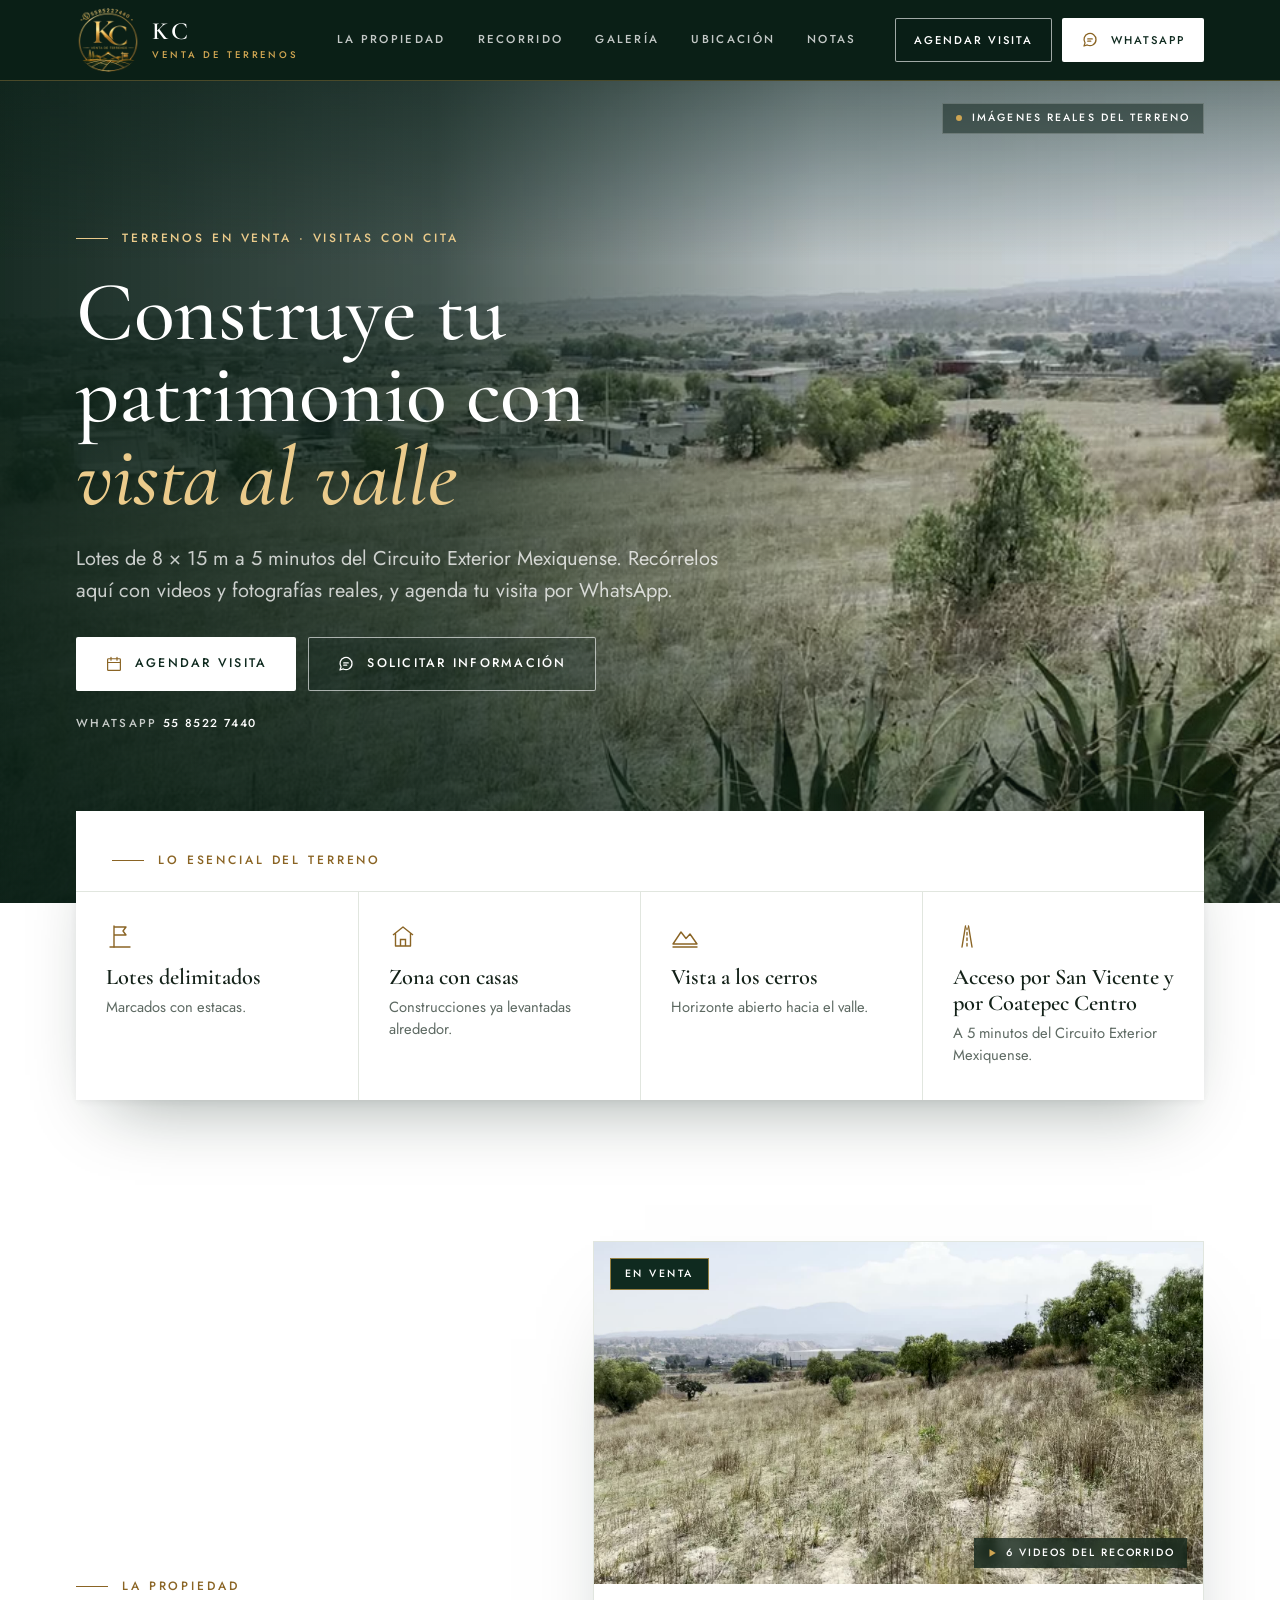
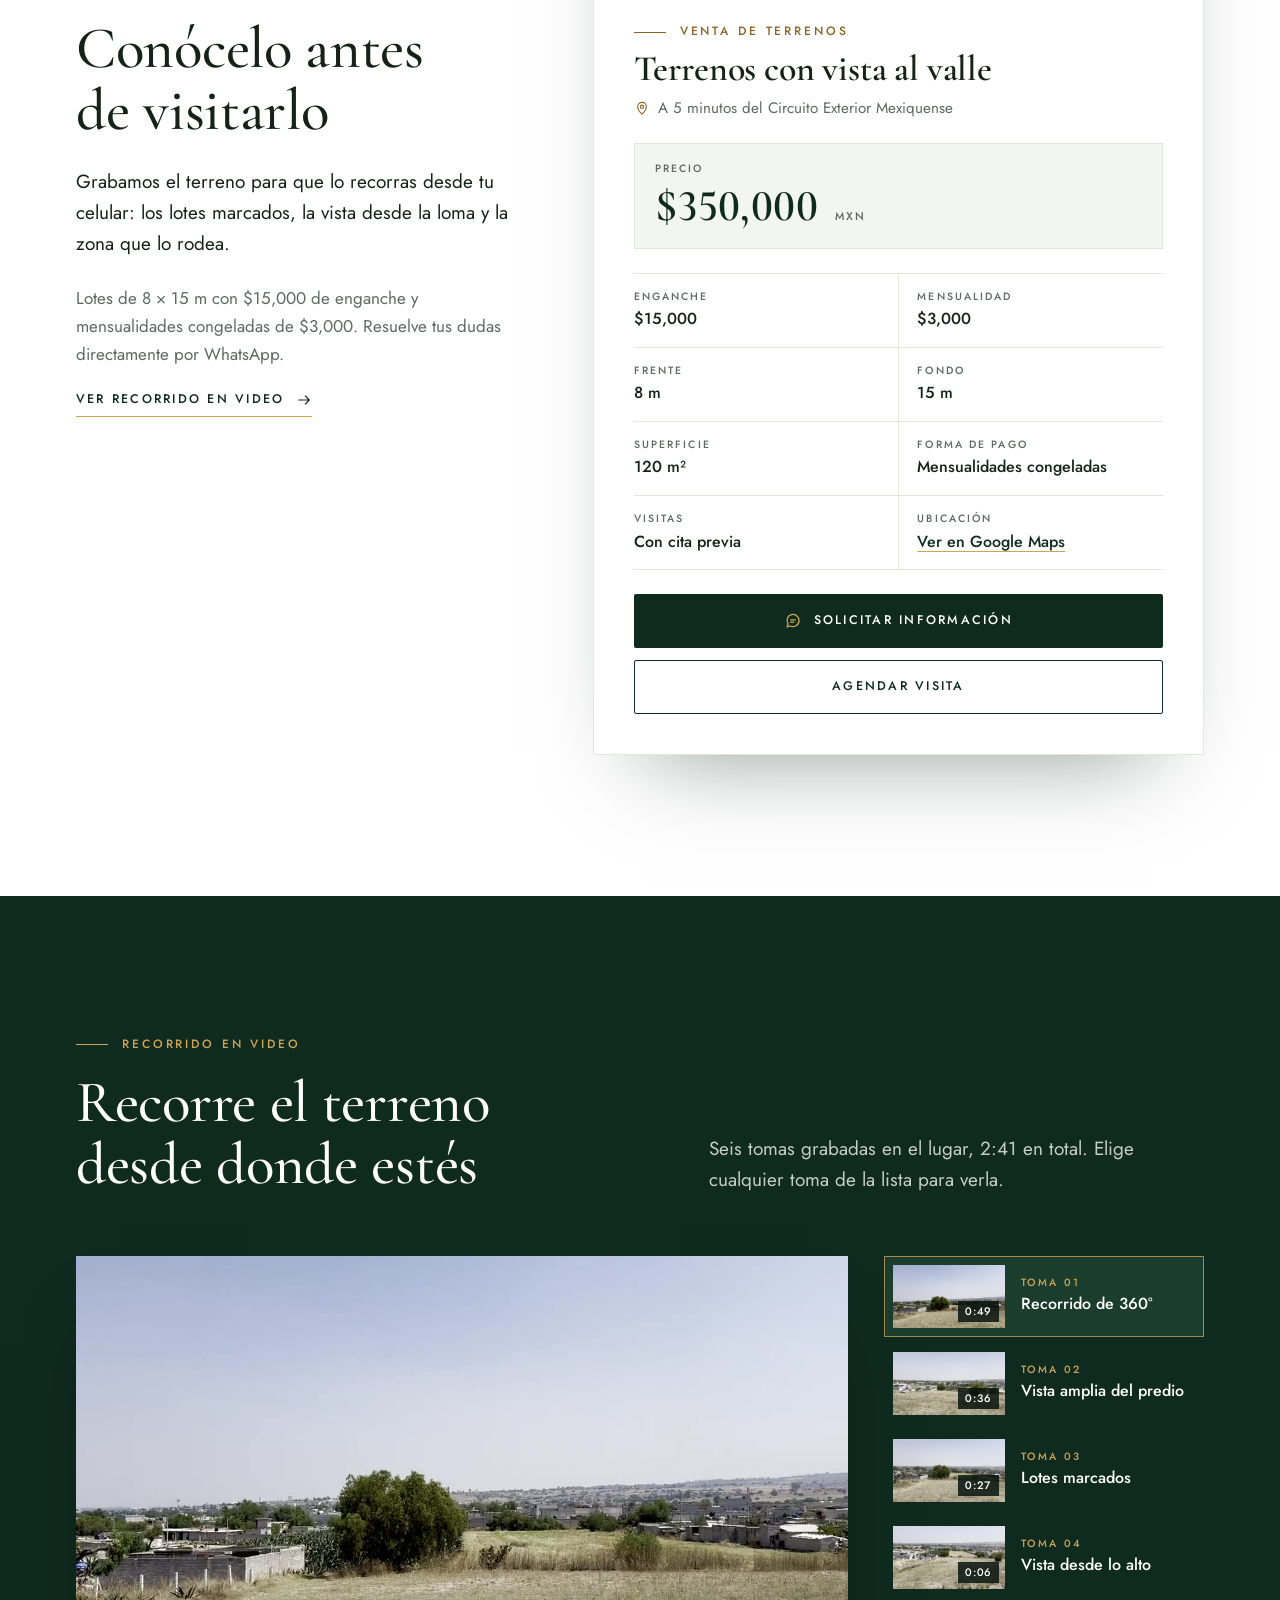
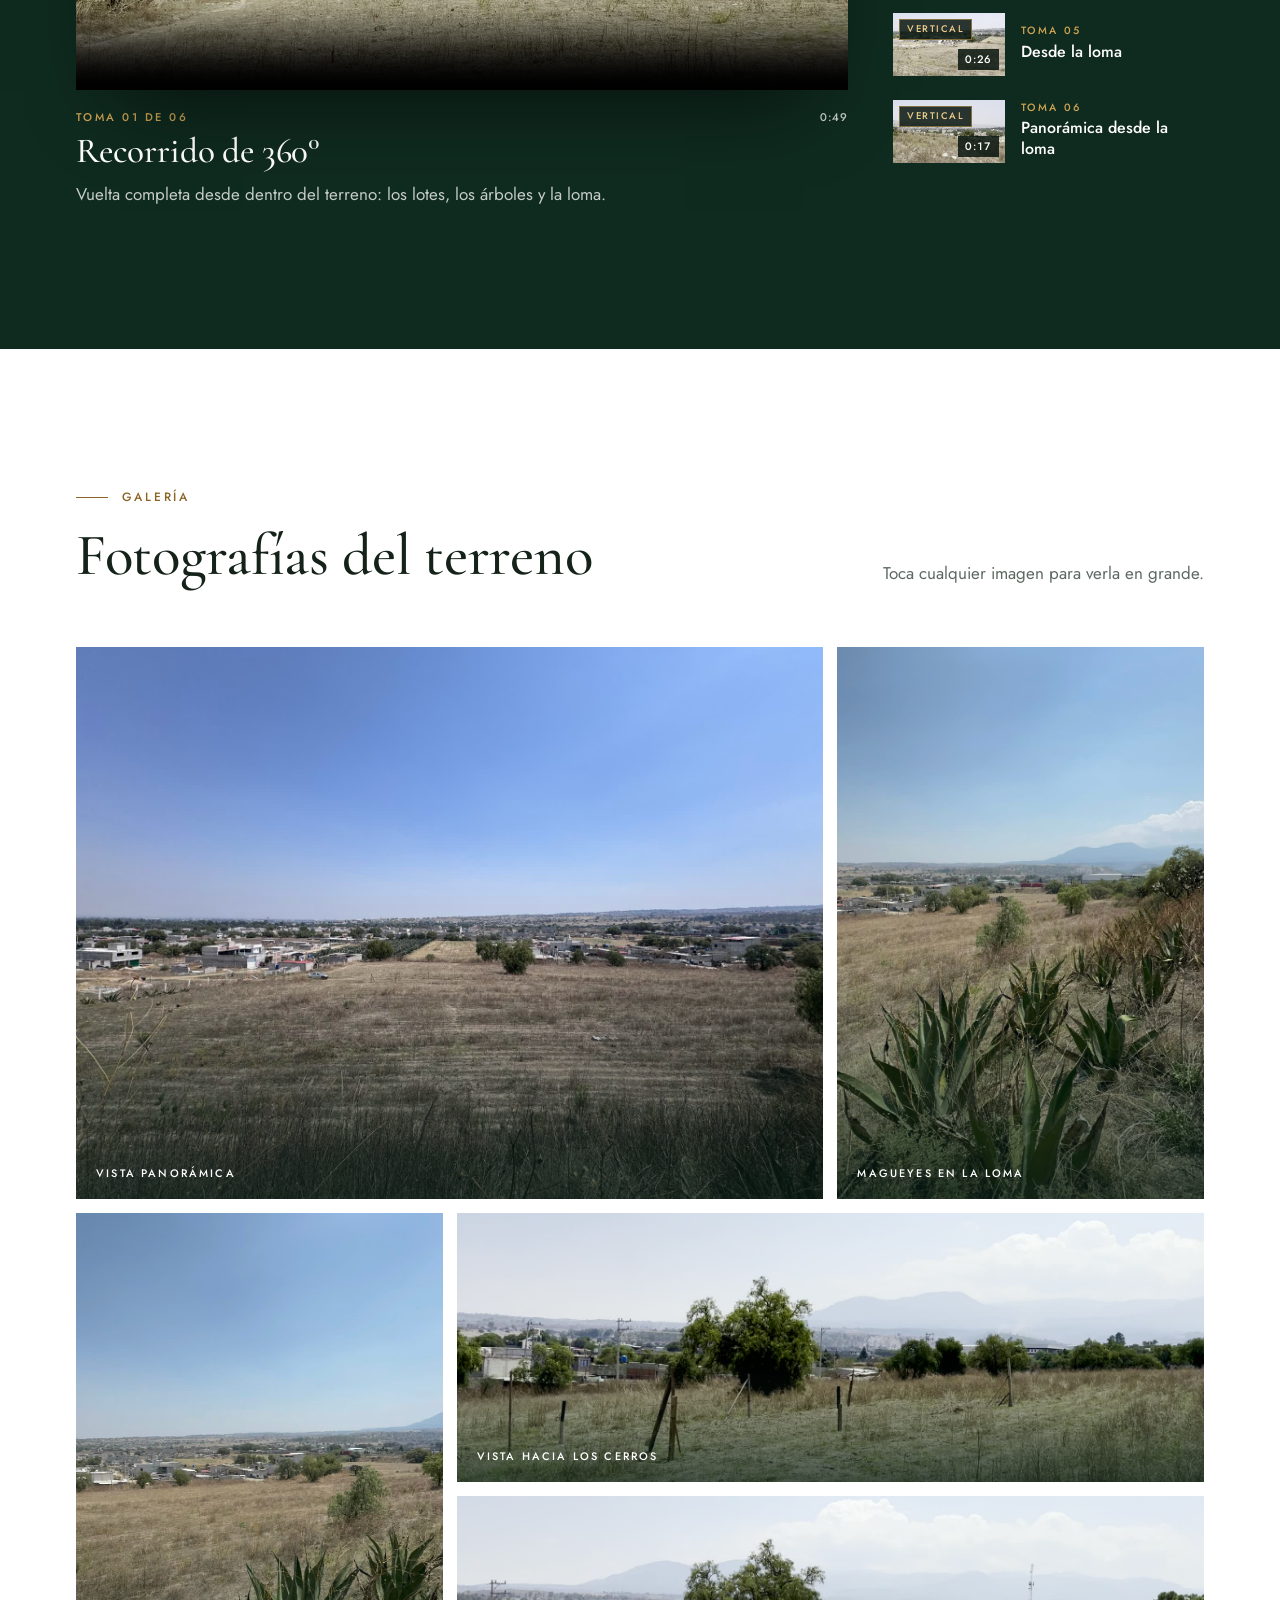
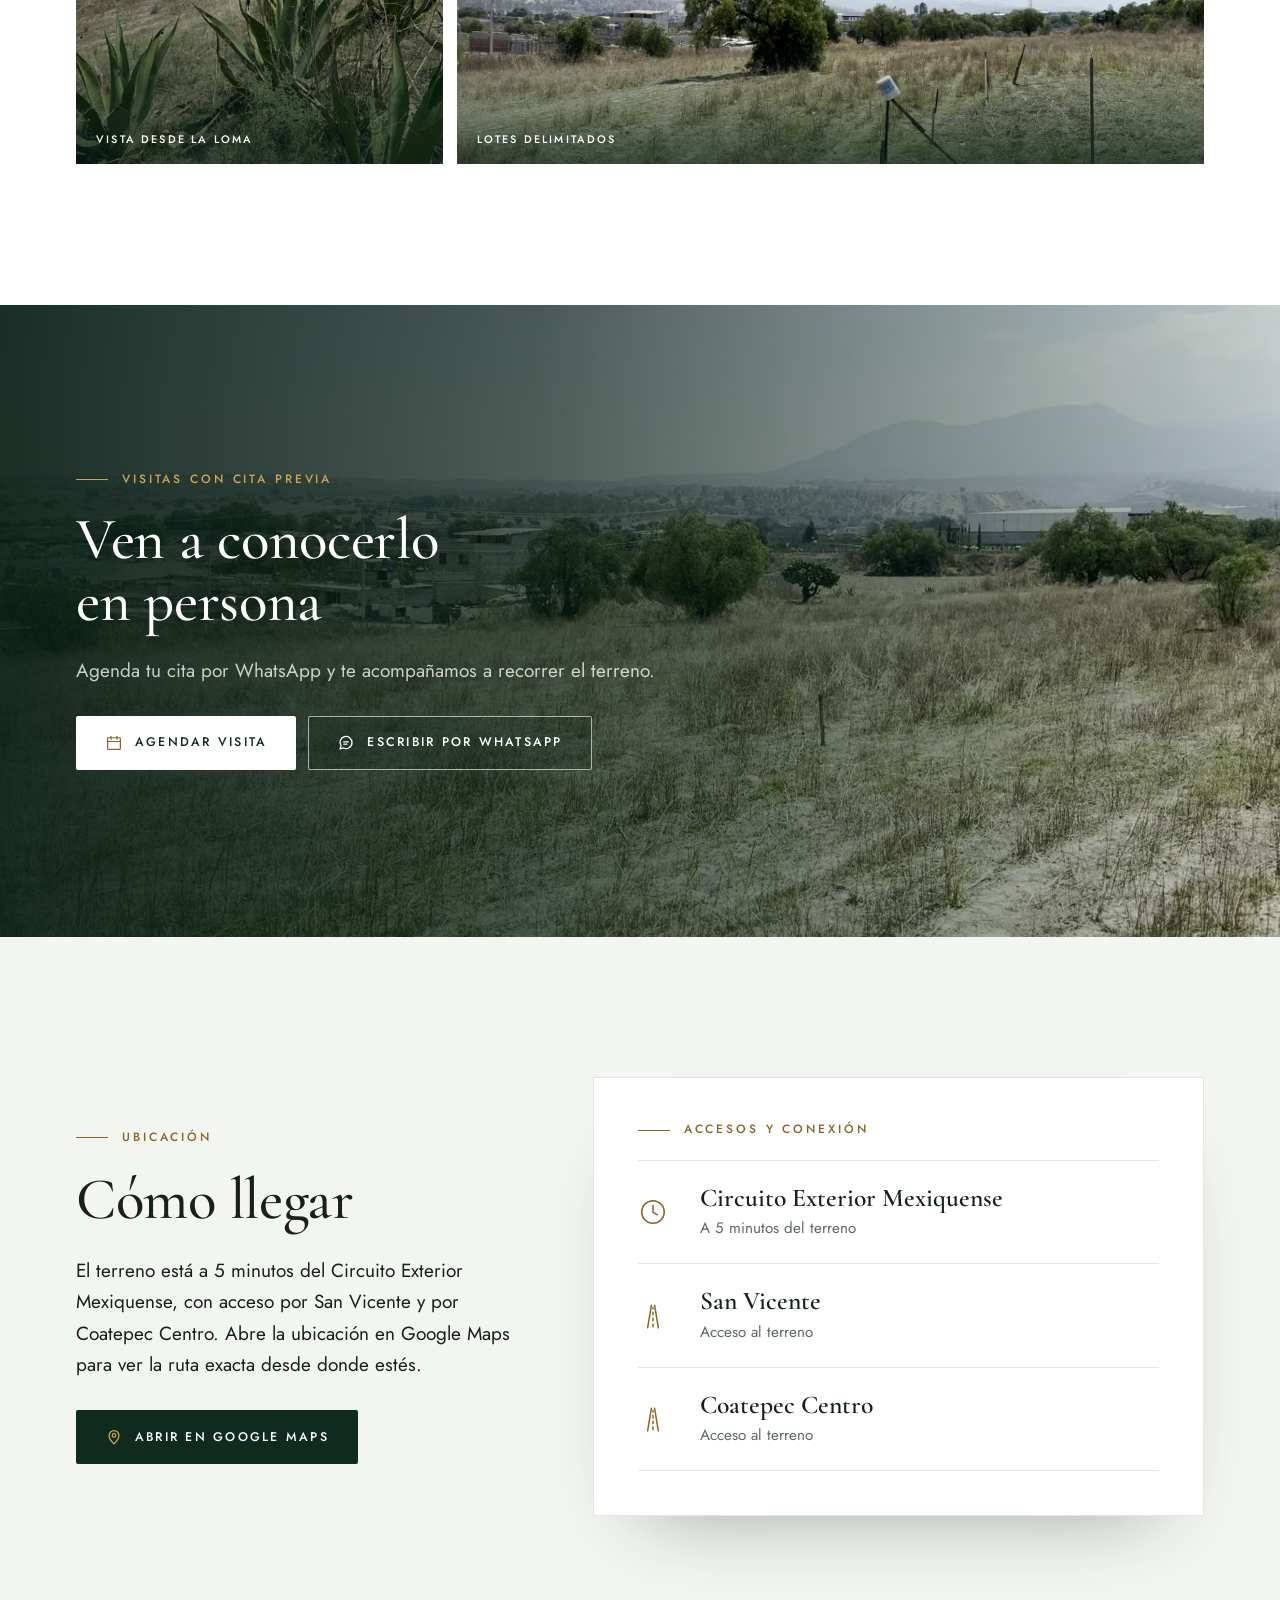
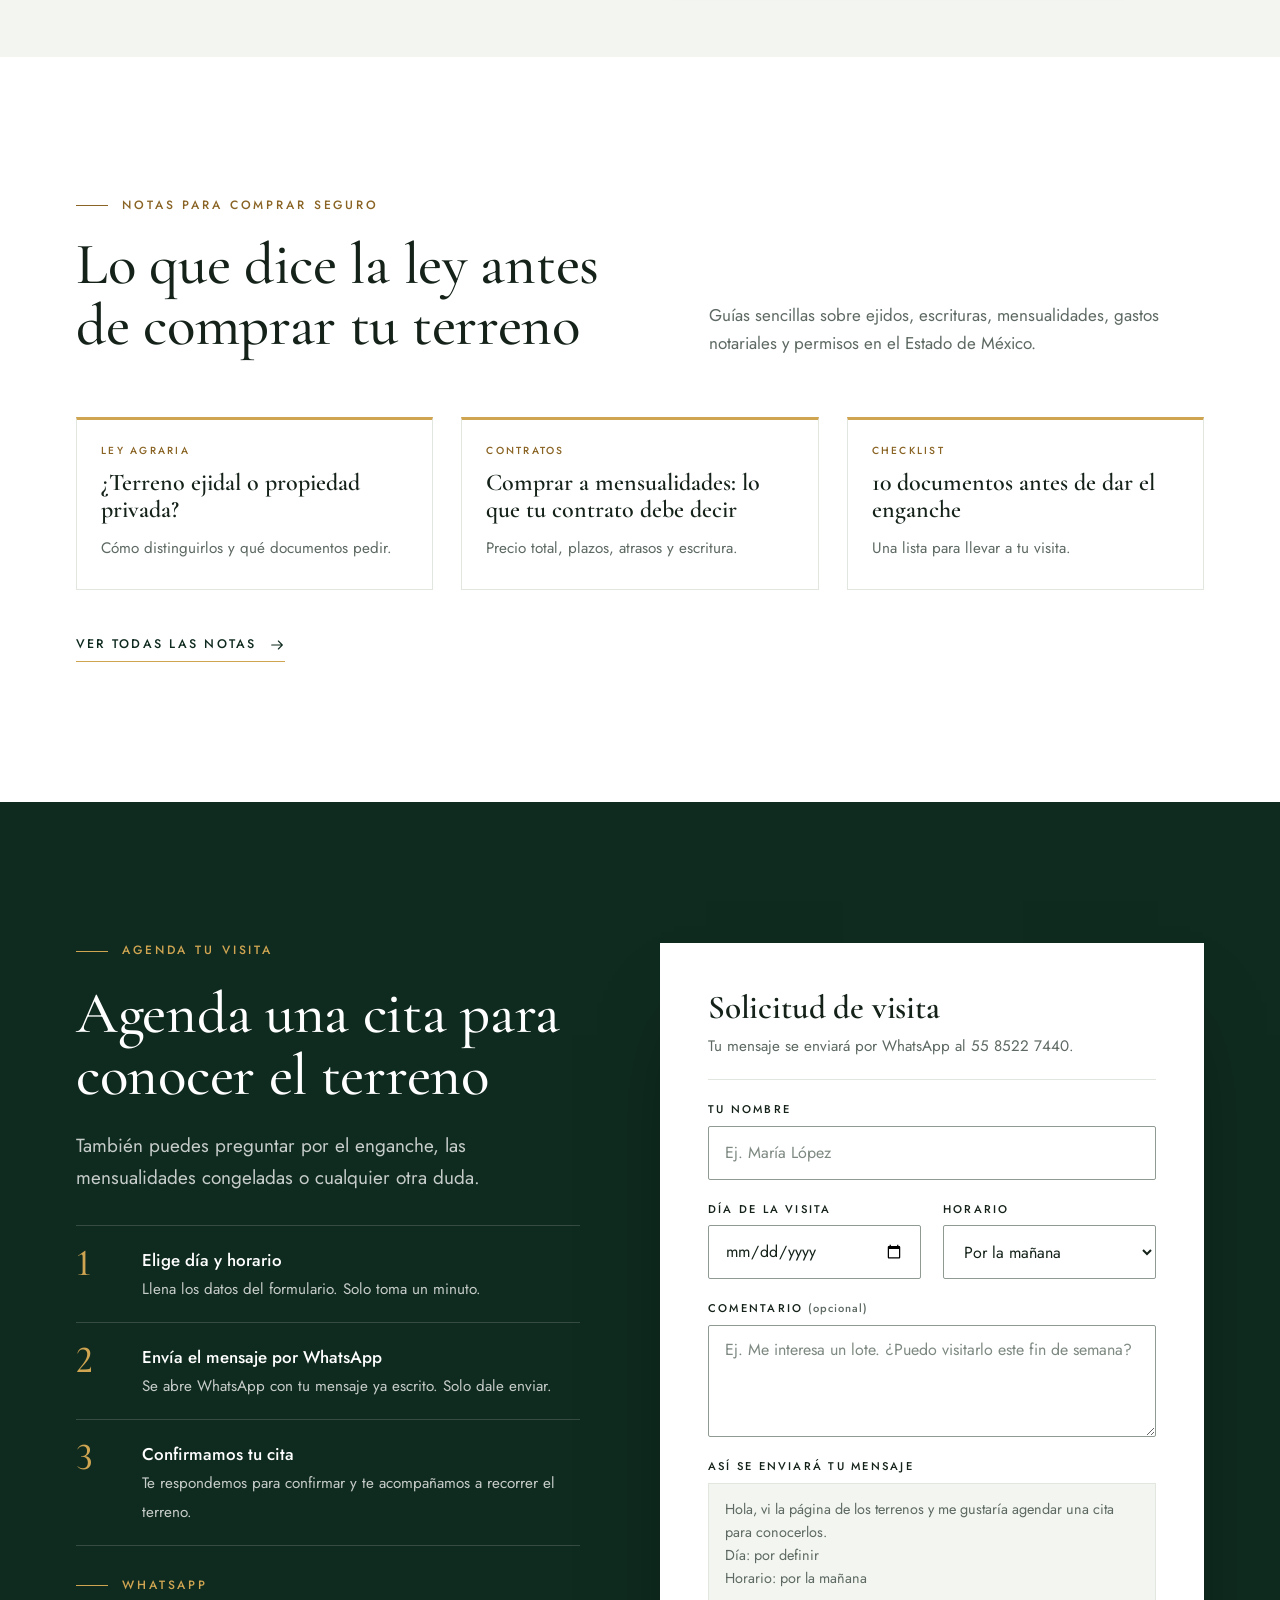
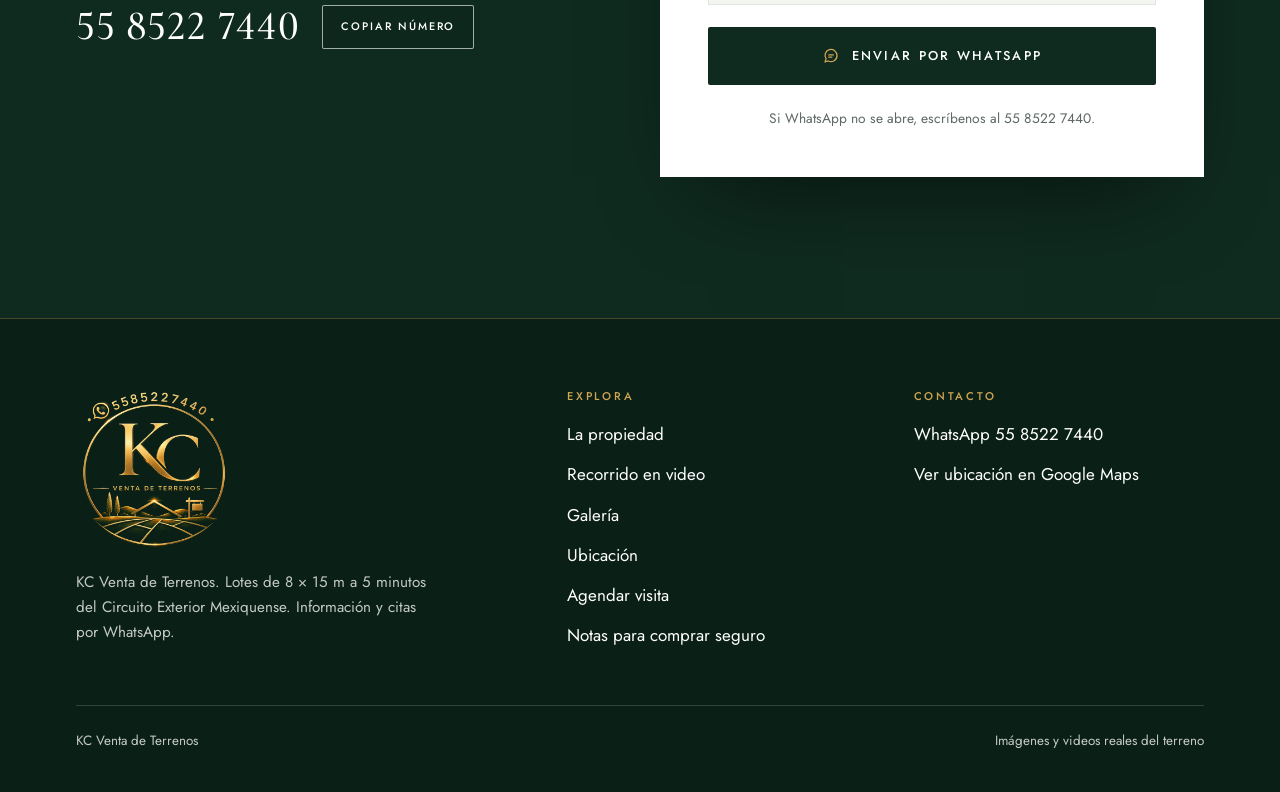
==== commit 246dfa34: "Notas legales para comprar terreno con banners de oportunidad Agrega /notas/ con 6 notas sobre leyes" ====
--- a/index.html
+++ b/index.html
@@ -338,6 +338,16 @@
 .foot-bottom{display:flex;flex-wrap:wrap;justify-content:space-between;gap:10px 24px;margin-top:56px;padding-top:24px;border-top:1px solid var(--line-dark);font-size:.84rem}
 @media (max-width:719px){.foot{padding-bottom:116px}}
 
+/* notas teaser */
+.notes{display:grid;gap:clamp(20px,2.4vw,28px)}
+@media (min-width:900px){.notes{grid-template-columns:repeat(3,minmax(0,1fr))}}
+.note{display:grid;gap:12px;align-content:start;padding:26px 24px 28px;border:1px solid var(--line);border-top:3px solid var(--gold);text-decoration:none;color:var(--ink);transition:box-shadow .3s}
+.note:hover{box-shadow:0 30px 60px -40px rgba(10,31,22,.5)}
+.note small{font:500 .64rem/1 var(--sans);letter-spacing:.22em;text-transform:uppercase;color:var(--gold-ink)}
+.note b{font:600 1.5rem/1.15 var(--serif)}
+.note span{font-size:.95rem;color:var(--muted)}
+.notes-more{margin-top:clamp(28px,3vw,40px)}
+
 /* floating WhatsApp on phones */
 .fab{position:fixed;z-index:45;right:calc(16px + env(safe-area-inset-right,0px));bottom:calc(16px + env(safe-area-inset-bottom,0px));display:inline-flex;align-items:center;gap:10px;min-height:54px;padding:0 22px;border:1px solid var(--gold);border-radius:999px;background:var(--forest);color:var(--white);text-decoration:none;font:500 .72rem/1 var(--sans);letter-spacing:.18em;text-transform:uppercase;box-shadow:0 16px 36px -10px rgba(0,0,0,.5)}
 .fab svg{width:20px;height:20px;color:var(--gold)}
@@ -379,6 +389,7 @@
       <a href="#videos">Recorrido</a>
       <a href="#fotos">Galería</a>
       <a href="#ubicacion">Ubicación</a>
+      <a href="notas/">Notas</a>
     </nav>
     <div class="bar-actions">
       <a class="btn btn-ghost-light btn-book" href="#cita">Agendar visita</a>
@@ -392,6 +403,7 @@
       <a class="mlink" href="#videos">Recorrido en video<svg aria-hidden="true"><use href="#i-arrow"/></svg></a>
       <a class="mlink" href="#fotos">Galería<svg aria-hidden="true"><use href="#i-arrow"/></svg></a>
       <a class="mlink" href="#ubicacion">Ubicación<svg aria-hidden="true"><use href="#i-arrow"/></svg></a>
+      <a class="mlink" href="notas/">Notas para comprar seguro<svg aria-hidden="true"><use href="#i-arrow"/></svg></a>
       <a class="btn btn-light" href="#cita"><svg aria-hidden="true"><use href="#i-calendar"/></svg>Agendar visita</a>
     </div>
   </div>
@@ -563,6 +575,24 @@
     </div>
   </section>
 
+  <section class="section" id="notas">
+    <div class="wrap">
+      <div class="sec-head split">
+        <div class="sec-head-title">
+          <span class="eyebrow">Notas para comprar seguro</span>
+          <h2 class="h2">Lo que dice la ley antes de comprar tu terreno</h2>
+        </div>
+        <p class="muted">Guías sencillas sobre ejidos, escrituras, mensualidades, gastos notariales y permisos en el Estado de México.</p>
+      </div>
+      <div class="notes">
+        <a class="note" href="notas/terreno-ejidal-o-propiedad-privada/"><small>Ley Agraria</small><b>¿Terreno ejidal o propiedad privada?</b><span>Cómo distinguirlos y qué documentos pedir.</span></a>
+        <a class="note" href="notas/comprar-terreno-a-mensualidades/"><small>Contratos</small><b>Comprar a mensualidades: lo que tu contrato debe decir</b><span>Precio total, plazos, atrasos y escritura.</span></a>
+        <a class="note" href="notas/documentos-antes-de-dar-el-enganche/"><small>Checklist</small><b>10 documentos antes de dar el enganche</b><span>Una lista para llevar a tu visita.</span></a>
+      </div>
+      <div class="notes-more"><a class="link-arrow" href="notas/">Ver todas las notas<svg aria-hidden="true"><use href="#i-arrow"/></svg></a></div>
+    </div>
+  </section>
+
   <section class="section book-band on-dark" id="cita">
     <div class="wrap book">
       <div class="book-copy">
@@ -636,6 +666,7 @@
           <li><a href="#fotos">Galería</a></li>
           <li><a href="#ubicacion">Ubicación</a></li>
           <li><a href="#cita">Agendar visita</a></li>
+          <li><a href="notas/">Notas para comprar seguro</a></li>
         </ul>
       </div>
       <div>
